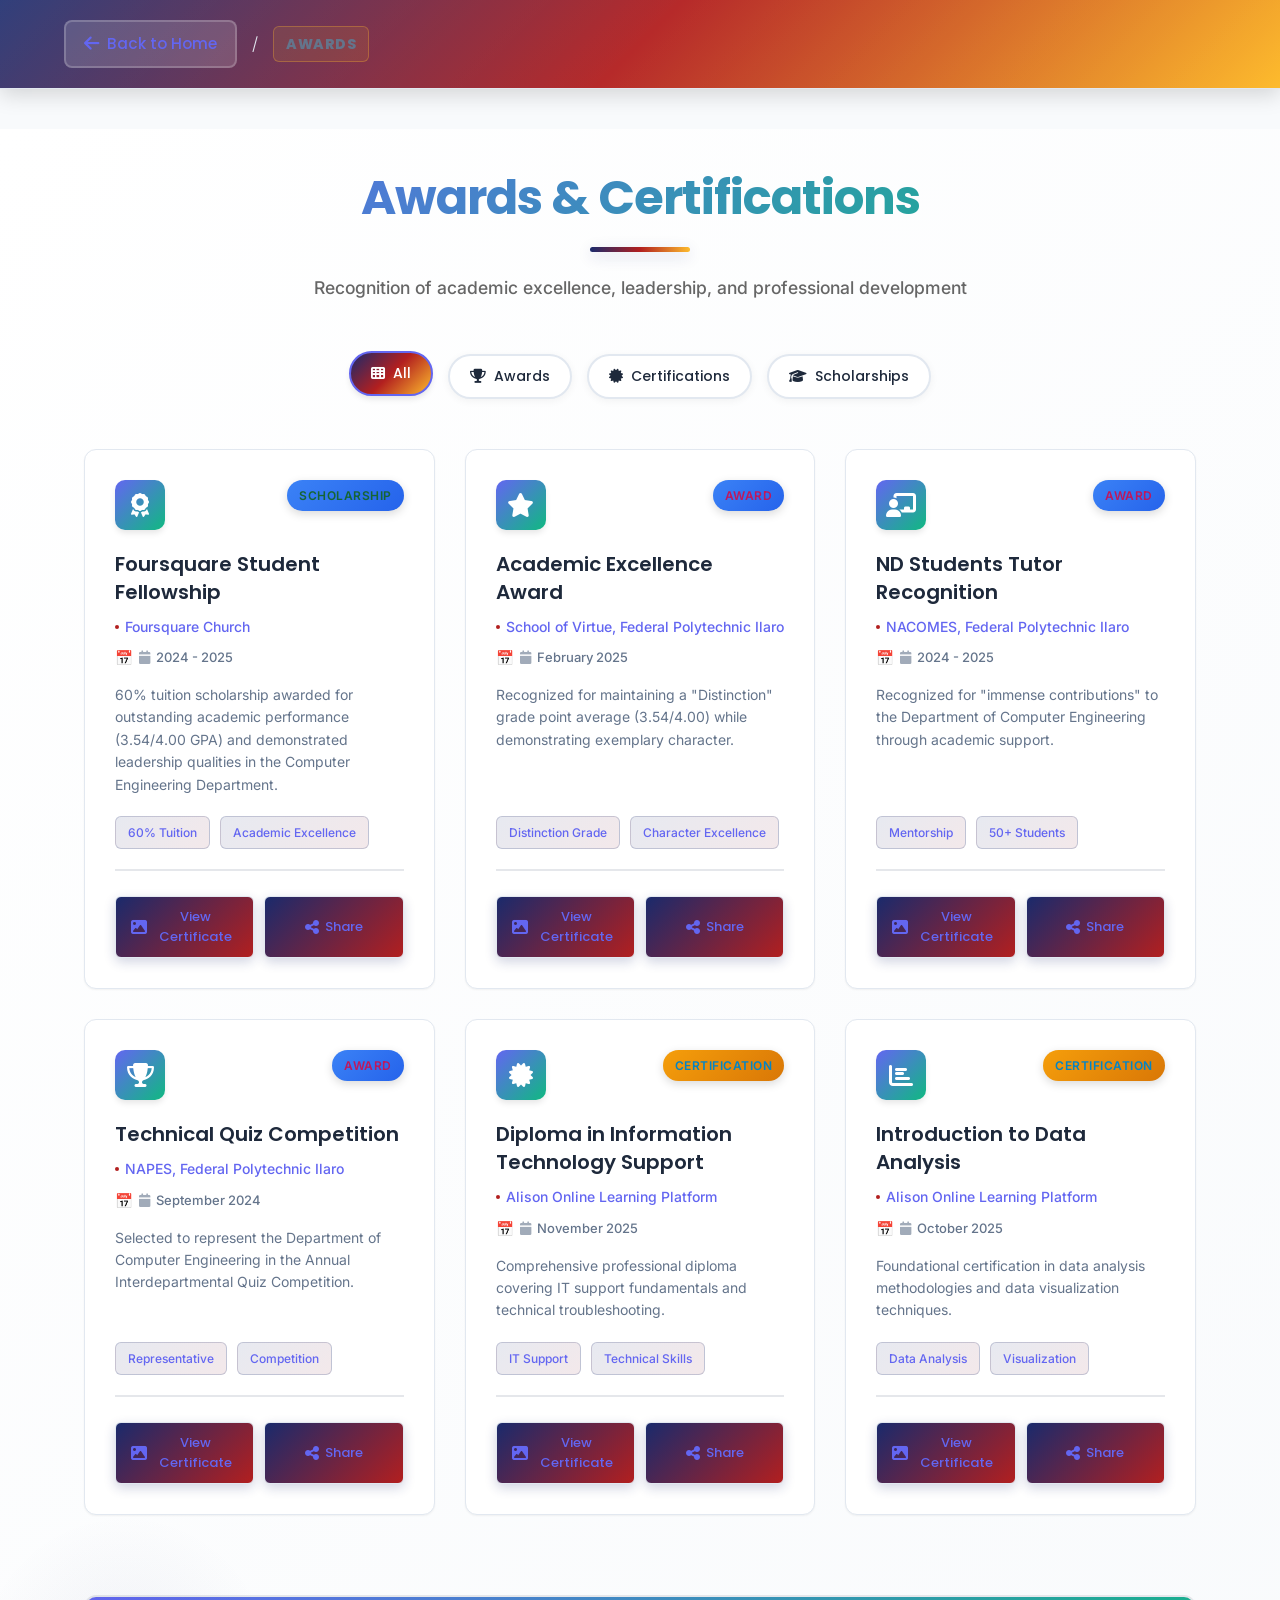
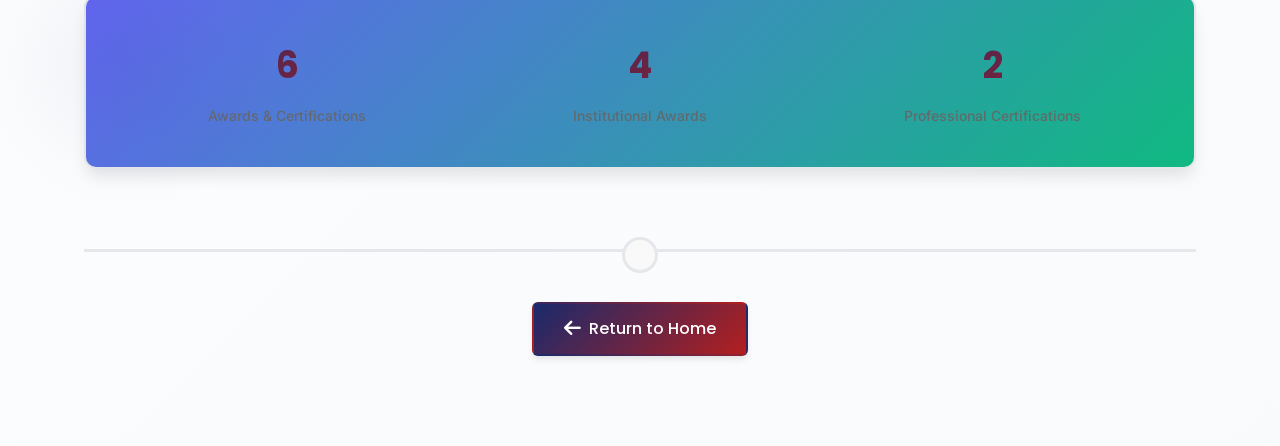
==== awards.html @ 5562b4ac "Add files via upload Initial upload" ====
<!DOCTYPE html>
<html lang="en">
<head>
    <meta charset="UTF-8">
    <meta name="viewport" content="width=device-width, initial-scale=1.0">
    <meta name="description" content="Fadipe Ayomide John - Awards & Certifications">
    <meta name="keywords" content="Fadipe Ayomide, awards, certifications">
    <meta name="author" content="Fadipe Ayomide John">
    
    <link rel="icon" type="image/jpeg" href="profile.jpg">
    <link rel="stylesheet" href="style.css">
    <link rel="stylesheet" href="awards.css">
    <link rel="stylesheet" href="https://cdnjs.cloudflare.com/ajax/libs/font-awesome/6.4.0/css/all.min.css">
    <link rel="preconnect" href="https://fonts.googleapis.com">
    <link rel="preconnect" href="https://fonts.gstatic.com" crossorigin>
    <link href="https://fonts.googleapis.com/css2?family=Inter:wght@400;500;600;700&family=Poppins:wght@600;700;800&display=swap" rel="stylesheet">
    
    <title>Awards & Certifications - Fadipe Ayomide John</title>
</head>

<body>

    <!-- Back Button -->
    <div class="breadcrumb-nav">
        <div class="container">
            <a href="index.html" class="back-link">
                <i class="fas fa-arrow-left"></i> Back to Home
            </a>
            <span class="breadcrumb-divider">/</span>
            <span class="breadcrumb-current">Awards</span>
        </div>
    </div>

    <!-- Awards Section -->
    <section id="awards" class="awards-section">
        <div class="container">
            <div class="awards-header">
                <h1>Awards & Certifications</h1>
                <p class="section-intro">Recognition of academic excellence, leadership, and professional development</p>
            </div>
            
            <!-- Filter Buttons -->
            <div class="awards-filter">
                <button class="filter-btn active" data-filter="all">
                    <i class="fas fa-th"></i> All
                </button>
                <button class="filter-btn" data-filter="award">
                    <i class="fas fa-trophy"></i> Awards
                </button>
                <button class="filter-btn" data-filter="certification">
                    <i class="fas fa-certificate"></i> Certifications
                </button>
                <button class="filter-btn" data-filter="scholarship">
                    <i class="fas fa-graduation-cap"></i> Scholarships
                </button>
            </div>
            
            <!-- Awards Grid -->
            <div class="awards-grid">
                
                <!-- Award 1 -->
                <div class="award-item" data-category="scholarship">
                    <div class="award-card">
                        <div class="award-header">
                            <div class="award-icon"><i class="fas fa-award"></i></div>
                            <span class="award-badge scholarship-badge">Scholarship</span>
                        </div>
                        <h3>Foursquare Student Fellowship</h3>
                        <p class="award-issuer">Foursquare Church</p>
                        <p class="award-date"><i class="fas fa-calendar"></i> 2024 - 2025</p>
                        <p class="award-description">60% tuition scholarship awarded for outstanding academic performance (3.54/4.00 GPA) and demonstrated leadership qualities in the Computer Engineering Department.</p>
                        <div class="award-highlights">
                            <span class="highlight">60% Tuition</span>
                            <span class="highlight">Academic Excellence</span>
                        </div>
                        <div class="award-actions">
                            <button class="btn-small" onclick="openAwardModal(1)">
                                <i class="fas fa-image"></i> View Certificate
                            </button>
                            <button class="btn-small" onclick="shareAward('Foursquare Fellowship')">
                                <i class="fas fa-share-alt"></i> Share
                            </button>
                        </div>
                    </div>
                </div>
                
                <!-- Award 2 -->
                <div class="award-item" data-category="award">
                    <div class="award-card">
                        <div class="award-header">
                            <div class="award-icon"><i class="fas fa-star"></i></div>
                            <span class="award-badge award-badge">Award</span>
                        </div>
                        <h3>Academic Excellence Award</h3>
                        <p class="award-issuer">School of Virtue, Federal Polytechnic Ilaro</p>
                        <p class="award-date"><i class="fas fa-calendar"></i> February 2025</p>
                        <p class="award-description">Recognized for maintaining a "Distinction" grade point average (3.54/4.00) while demonstrating exemplary character.</p>
                        <div class="award-highlights">
                            <span class="highlight">Distinction Grade</span>
                            <span class="highlight">Character Excellence</span>
                        </div>
                        <div class="award-actions">
                            <button class="btn-small" onclick="openAwardModal(2)">
                                <i class="fas fa-image"></i> View Certificate
                            </button>
                            <button class="btn-small" onclick="shareAward('Academic Excellence Award')">
                                <i class="fas fa-share-alt"></i> Share
                            </button>
                        </div>
                    </div>
                </div>
                
                <!-- Award 3 -->
                <div class="award-item" data-category="award">
                    <div class="award-card">
                        <div class="award-header">
                            <div class="award-icon"><i class="fas fa-chalkboard-user"></i></div>
                            <span class="award-badge award-badge">Award</span>
                        </div>
                        <h3>ND Students Tutor Recognition</h3>
                        <p class="award-issuer">NACOMES, Federal Polytechnic Ilaro</p>
                        <p class="award-date"><i class="fas fa-calendar"></i> 2024 - 2025</p>
                        <p class="award-description">Recognized for "immense contributions" to the Department of Computer Engineering through academic support.</p>
                        <div class="award-highlights">
                            <span class="highlight">Mentorship</span>
                            <span class="highlight">50+ Students</span>
                        </div>
                        <div class="award-actions">
                            <button class="btn-small" onclick="openAwardModal(3)">
                                <i class="fas fa-image"></i> View Certificate
                            </button>
                            <button class="btn-small" onclick="shareAward('NACOMES Recognition')">
                                <i class="fas fa-share-alt"></i> Share
                            </button>
                        </div>
                    </div>
                </div>
                
                <!-- Award 4 -->
                <div class="award-item" data-category="award">
                    <div class="award-card">
                        <div class="award-header">
                            <div class="award-icon"><i class="fas fa-trophy"></i></div>
                            <span class="award-badge award-badge">Award</span>
                        </div>
                        <h3>Technical Quiz Competition</h3>
                        <p class="award-issuer">NAPES, Federal Polytechnic Ilaro</p>
                        <p class="award-date"><i class="fas fa-calendar"></i> September 2024</p>
                        <p class="award-description">Selected to represent the Department of Computer Engineering in the Annual Interdepartmental Quiz Competition.</p>
                        <div class="award-highlights">
                            <span class="highlight">Representative</span>
                            <span class="highlight">Competition</span>
                        </div>
                        <div class="award-actions">
                            <button class="btn-small" onclick="openAwardModal(4)">
                                <i class="fas fa-image"></i> View Certificate
                            </button>
                            <button class="btn-small" onclick="shareAward('Technical Quiz Competition')">
                                <i class="fas fa-share-alt"></i> Share
                            </button>
                        </div>
                    </div>
                </div>
                
                <!-- Certification 1 -->
                <div class="award-item" data-category="certification">
                    <div class="award-card">
                        <div class="award-header">
                            <div class="award-icon"><i class="fas fa-certificate"></i></div>
                            <span class="award-badge cert-badge">Certification</span>
                        </div>
                        <h3>Diploma in Information Technology Support</h3>
                        <p class="award-issuer">Alison Online Learning Platform</p>
                        <p class="award-date"><i class="fas fa-calendar"></i> November 2025</p>
                        <p class="award-description">Comprehensive professional diploma covering IT support fundamentals and technical troubleshooting.</p>
                        <div class="award-highlights">
                            <span class="highlight">IT Support</span>
                            <span class="highlight">Technical Skills</span>
                        </div>
                        <div class="award-actions">
                            <button class="btn-small" onclick="openAwardModal(5)">
                                <i class="fas fa-image"></i> View Certificate
                            </button>
                            <button class="btn-small" onclick="shareAward('IT Support Diploma')">
                                <i class="fas fa-share-alt"></i> Share
                            </button>
                        </div>
                    </div>
                </div>
                
                <!-- Certification 2 -->
                <div class="award-item" data-category="certification">
                    <div class="award-card">
                        <div class="award-header">
                            <div class="award-icon"><i class="fas fa-chart-bar"></i></div>
                            <span class="award-badge cert-badge">Certification</span>
                        </div>
                        <h3>Introduction to Data Analysis</h3>
                        <p class="award-issuer">Alison Online Learning Platform</p>
                        <p class="award-date"><i class="fas fa-calendar"></i> October 2025</p>
                        <p class="award-description">Foundational certification in data analysis methodologies and data visualization techniques.</p>
                        <div class="award-highlights">
                            <span class="highlight">Data Analysis</span>
                            <span class="highlight">Visualization</span>
                        </div>
                        <div class="award-actions">
                            <button class="btn-small" onclick="openAwardModal(6)">
                                <i class="fas fa-image"></i> View Certificate
                            </button>
                            <button class="btn-small" onclick="shareAward('Data Analysis Certification')">
                                <i class="fas fa-share-alt"></i> Share
                            </button>
                        </div>
                    </div>
                </div>
                
            </div>
            
            <!-- Stats -->
            <div class="awards-stats">
                <div class="stat">
                    <h4>6</h4>
                    <p>Awards & Certifications</p>
                </div>
                <div class="stat">
                    <h4>4</h4>
                    <p>Institutional Awards</p>
                </div>
                <div class="stat">
                    <h4>2</h4>
                    <p>Professional Certifications</p>
                </div>
            </div>

            <!-- Back Button -->
            <div class="back-button-bottom">
                <a href="index.html" class="btn-back">
                    <i class="fas fa-arrow-left"></i> Return to Home
                </a>
            </div>
        </div>
    </section>

    <!-- ============================================ -->
    <!-- SINGLE MODAL FOR ALL CERTIFICATES          -->
    <!-- ============================================ -->
    <div id="certificateModal" class="award-modal hidden">
        <div class="modal-overlay" onclick="closeAwardModal()"></div>
        <div class="modal-content-award">
            <button class="modal-close" onclick="closeAwardModal()">✕</button>
            <div class="modal-body">
                <img id="modalImage" src="" alt="Certificate" class="award-modal-image" onerror="handleImageError()">
                <div id="imageErrorMessage" class="image-error-message" style="display:none;">
                    <i class="fas fa-exclamation-circle"></i>
                    <p>Certificate image could not be loaded</p>
                </div>
                <div class="modal-info">
                    <h3 id="modalTitle"></h3>
                    <p id="modalIssuer" class="award-issuer-modal"></p>
                    <p id="modalDescription"></p>
                </div>
            </div>
        </div>
    </div>

    <!-- Scripts -->
    
    <script src="awards.js"></script>
</body>

</html>
---- style.css ----
/* ============================================
   COMPLETE ENHANCED PORTFOLIO CSS
   ============================================ */

/* ===== RESET & GLOBAL STYLES ===== */
* {
    margin: 0;
    padding: 0;
    box-sizing: border-box;
}

html {
    scroll-behavior: smooth;
}

body {
    font-family: 'Inter', 'Segoe UI', Tahoma, Geneva, Verdana, sans-serif;
    line-height: 1.6;
    color: #333;
    background-color: #f9f9f9;
    transition: background-color 0.3s ease, color 0.3s ease;
}

body.dark-mode {
    background-color: #1a1a1a;
    color: #e0e0e0;
}

/* ===== CONTAINER ===== */
.container {
    width: 90%;
    max-width: 1100px;
    margin: auto;
    padding: 40px 0;
}

/* ===== TYPOGRAPHY ===== */
h1, h2, h3, h4, h5, h6 {
    font-family: 'Poppins', sans-serif;
    font-weight: 700;
    color: #1a2a6c;
    transition: color 0.3s ease;
}

body.dark-mode h1,
body.dark-mode h2,
body.dark-mode h3,
body.dark-mode h4,
body.dark-mode h5,
body.dark-mode h6 {
    color: #fff;
}

p {
    color: #666;
    transition: color 0.3s ease;
}

body.dark-mode p {
    color: #ccc;
}

/* ===== NAVIGATION ===== */
.navbar {
    display: flex;
    justify-content: space-between;
    align-items: center;
    padding: 20px 5%;
    background: #1a2a6c;
    color: white;
    position: sticky;
    top: 0;
    z-index: 1000;
    box-shadow: 0 2px 10px rgba(0, 0, 0, 0.1);
    transition: all 0.3s ease;
}

.nav-container {
    display: flex;
    justify-content: space-between;
    align-items: center;
    width: 100%;
    max-width: 1200px;
    margin: auto;
}

.logo {
    display: flex;
    align-items: center;
    gap: 10px;
    font-size: 1.5rem;
    font-weight: 800;
    color: white;
    text-decoration: none;
    transition: transform 0.3s ease;
}

.logo:hover {
    transform: scale(1.05);
}

.logo i {
    color: #fdbb2d;
    font-size: 1.8rem;
}

.nav-menu {
    display: flex;
    list-style: none;
    gap: 30px;
    align-items: center;
}

.nav-link {
    color: white;
    text-decoration: none;
    font-weight: 600;
    transition: all 0.3s ease;
    position: relative;
}

.nav-link::after {
    content: '';
    position: absolute;
    bottom: -5px;
    left: 0;
    width: 0;
    height: 2px;
    background: #fdbb2d;
    transition: width 0.3s ease;
}

.nav-link:hover::after {
    width: 100%;
}

/* ===== THEME TOGGLE ===== */
.theme-toggle {
    background: rgba(255, 255, 255, 0.2);
    border: 2px solid rgba(255, 255, 255, 0.3);
    color: white;
    width: 40px;
    height: 40px;
    border-radius: 50%;
    cursor: pointer;
    font-size: 1.1rem;
    display: flex;
    align-items: center;
    justify-content: center;
    transition: all 0.3s ease;
}

.theme-toggle:hover {
    background: rgba(255, 255, 255, 0.3);
    transform: rotate(20deg);
}

.theme-toggle:active {
    transform: scale(0.95) rotate(20deg);
}

/* ===== HERO SECTION ===== */
.hero {
    height: 60vh;
    display: flex;
    flex-direction: column;
    justify-content: center;
    align-items: center;
    text-align: center;
    background: linear-gradient(135deg, #1a2a6c 0%, #b21f1f 50%, #fdbb2d 100%);
    color: white;
    padding: 0 20px;
    position: relative;
    overflow: hidden;
}

.hero::before {
    content: '';
    position: absolute;
    top: -50%;
    right: -10%;
    width: 500px;
    height: 500px;
    background: radial-gradient(circle, rgba(255, 255, 255, 0.1) 0%, transparent 70%);
    border-radius: 50%;
    animation: float 6s ease-in-out infinite;
}

@keyframes float {
    0%, 100% {
        transform: translateY(0px);
    }
    50% {
        transform: translateY(30px);
    }
}

.hero-content {
    position: relative;
    z-index: 2;
    animation: fadeInUp 0.8s ease;
}

@keyframes fadeInUp {
    from {
        opacity: 0;
        transform: translateY(30px);
    }
    to {
        opacity: 1;
        transform: translateY(0);
    }
}

.hero h1 {
    font-size: 3.5rem;
    margin-bottom: 10px;
    color: white;
    font-weight: 800;
    letter-spacing: -1px;
}

.hero .tagline {
    font-size: 1.3rem;
    margin-bottom: 15px;
    color: #fdbb2d;
    font-weight: 600;
}

.hero-description {
    font-size: 1rem;
    margin-bottom: 30px;
    color: rgba(255, 255, 255, 0.9);
    max-width: 600px;
}

.hero-btns {
    display: flex;
    gap: 20px;
    justify-content: center;
    flex-wrap: wrap;
}

/* ===== BUTTONS ===== */
.btn {
    display: inline-flex;
    align-items: center;
    justify-content: center;
    gap: 10px;
    padding: 12px 25px;
    text-decoration: none;
    border-radius: 5px;
    font-weight: 600;
    border: 2px solid transparent;
    cursor: pointer;
    transition: all 0.3s ease;
    font-size: 1rem;
}

.btn i {
    font-size: 1.1rem;
}

.btn.primary {
    background: white;
    color: #1a2a6c;
    border-color: white;
}

.btn.primary:hover {
    background: #fdbb2d;
    color: #1a2a6c;
    border-color: #fdbb2d;
    transform: translateY(-2px);
    box-shadow: 0 5px 15px rgba(0, 0, 0, 0.2);
}

.btn.primary:active {
    transform: scale(0.95);
}

.btn.secondary {
    background: transparent;
    color: white;
    border: 2px solid white;
}

.btn.secondary:hover {
    background: white;
    color: #1a2a6c;
    border-color: white;
    transform: translateY(-2px);
    box-shadow: 0 5px 15px rgba(0, 0, 0, 0.2);
}

.btn.secondary:active {
    transform: scale(0.95);
}

.btn-large {
    padding: 15px 35px;
    font-size: 1.1rem;
    width: 100%;
}

/* ===== ABOUT SECTION ===== */
.about-section {
    background-color: #f9f9f9;
    padding: 60px 0;
    transition: background-color 0.3s ease;
}

body.dark-mode .about-section {
    background-color: #1a1a1a;
}

.about-section h2 {
    text-align: center;
    font-size: 2.5rem;
    margin-bottom: 30px;
    color: #1a2a6c;
}

.section-intro {
    text-align: center;
    font-size: 1.1rem;
    color: #666;
    margin-bottom: 40px;
    max-width: 700px;
    margin-left: auto;
    margin-right: auto;
    line-height: 1.8;
}

body.dark-mode .section-intro {
    color: #ccc;
}

/* ===== STATS GRID ===== */
.stats-grid {
    display: grid;
    grid-template-columns: repeat(auto-fit, minmax(280px, 1fr));
    gap: 25px;
    margin-top: 40px;
}

.stat-card {
    background: white;
    padding: 35px 25px;
    text-align: center;
    border-radius: 12px;
    box-shadow: 0 5px 20px rgba(0, 0, 0, 0.08);
    border-top: 5px solid #1a2a6c;
    transition: all 0.3s ease;
    position: relative;
    overflow: hidden;
}

body.dark-mode .stat-card {
    background: #2a2a2a;
    box-shadow: 0 5px 20px rgba(0, 0, 0, 0.3);
}

.stat-card::before {
    content: '';
    position: absolute;
    top: 0;
    left: -100%;
    width: 100%;
    height: 4px;
    background: linear-gradient(90deg, #1a2a6c, #b21f1f, #fdbb2d);
    animation: slideRight 0.6s ease;
}

@keyframes slideRight {
    to {
        left: 100%;
    }
}

.stat-card:hover {
    transform: translateY(-10px);
    box-shadow: 0 15px 40px rgba(0, 0, 0, 0.15);
}

.stat-icon {
    font-size: 2.5rem;
    color: #1a2a6c;
    margin-bottom: 15px;
}

body.dark-mode .stat-icon {
    color: #fdbb2d;
}

.stat-card h3 {
    font-size: 2rem;
    color: #1a2a6c;
    margin-bottom: 10px;
}

body.dark-mode .stat-card h3 {
    color: white;
}

.stat-card p {
    color: #666;
    font-size: 0.95rem;
    margin-bottom: 15px;
}

body.dark-mode .stat-card p {
    color: #ccc;
}

.verified-badge {
    display: inline-block;
    background: linear-gradient(135deg, #10b981, #059669);
    color: white;
    padding: 6px 12px;
    border-radius: 20px;
    font-size: 0.8rem;
    font-weight: 600;
    margin-top: 10px;
}

.verified-badge i {
    margin-right: 5px;
}

/* ===== EXPERIENCE SECTION ===== */
.experience-section {
    background-color: white;
    padding: 60px 0;
    transition: background-color 0.3s ease;
}

body.dark-mode .experience-section {
    background-color: #2a2a2a;
}

.experience-section h2 {
    text-align: center;
    font-size: 2.5rem;
    margin-bottom: 50px;
    color: #1a2a6c;
}

.experience-card {
    background: #f9f9f9;
    padding: 30px;
    margin-bottom: 25px;
    border-radius: 10px;
    border-left: 5px solid #1a2a6c;
    box-shadow: 0 3px 15px rgba(0, 0, 0, 0.05);
    transition: all 0.3s ease;
}

body.dark-mode .experience-card {
    background: #1a1a1a;
    box-shadow: 0 3px 15px rgba(0, 0, 0, 0.3);
}

.experience-card:hover {
    transform: translateX(10px);
    box-shadow: 0 10px 30px rgba(0, 0, 0, 0.15);
}

.exp-header {
    display: flex;
    justify-content: space-between;
    align-items: center;
    margin-bottom: 10px;
    flex-wrap: wrap;
    gap: 10px;
}

.exp-header h3 {
    font-size: 1.4rem;
    color: #1a2a6c;
}

body.dark-mode .exp-header h3 {
    color: white;
}

.exp-date {
    background: linear-gradient(135deg, #1a2a6c, #fdbb2d);
    color: white;
    padding: 5px 15px;
    border-radius: 20px;
    font-size: 0.85rem;
    font-weight: 600;
}

.exp-company {
    color: #b21f1f;
    font-weight: 600;
    margin-bottom: 15px;
    font-size: 1rem;
}

.exp-details {
    list-style: none;
    margin-bottom: 15px;
}

.exp-details li {
    color: #666;
    margin-bottom: 10px;
    padding-left: 25px;
    position: relative;
    font-size: 0.95rem;
    line-height: 1.6;
}

body.dark-mode .exp-details li {
    color: #ccc;
}

.exp-details li::before {
    content: '▸';
    position: absolute;
    left: 0;
    color: #1a2a6c;
    font-weight: bold;
}

.exp-tags {
    display: flex;
    flex-wrap: wrap;
    gap: 10px;
}

.tag {
    background: #e1e8f0;
    color: #1a2a6c;
    padding: 6px 12px;
    border-radius: 20px;
    font-size: 0.8rem;
    font-weight: 600;
    transition: all 0.3s ease;
}

body.dark-mode .tag {
    background: #444;
    color: #fdbb2d;
}

.tag:hover {
    background: #1a2a6c;
    color: white;
}

/* ===== PROJECTS SECTION ===== */
.projects-section {
    background: #f9f9f9;
    padding: 60px 0;
    transition: background-color 0.3s ease;
}

body.dark-mode .projects-section {
    background: #1a1a1a;
}

.projects-section h2 {
    text-align: center;
    font-size: 2.5rem;
    margin-bottom: 50px;
    color: #1a2a6c;
}

.project-card {
    background: white;
    margin-bottom: 30px;
    padding: 30px;
    border-radius: 10px;
    box-shadow: 0 3px 15px rgba(0, 0, 0, 0.08);
    transition: all 0.3s ease;
    border: 2px solid transparent;
}

body.dark-mode .project-card {
    background: #2a2a2a;
    box-shadow: 0 3px 15px rgba(0, 0, 0, 0.3);
}

.project-card:hover {
    transform: translateY(-8px);
    box-shadow: 0 15px 40px rgba(0, 0, 0, 0.15);
    border-color: #1a2a6c;
}

.project-card.mentor {
    border-left: 5px solid #10b981;
    background: linear-gradient(135deg, rgba(16, 185, 129, 0.05), transparent);
}

body.dark-mode .project-card.mentor {
    background: linear-gradient(135deg, rgba(16, 185, 129, 0.1), #2a2a2a);
}

.project-header {
    display: flex;
    align-items: center;
    margin-bottom: 15px;
}

.project-header h3 {
    display: flex;
    align-items: center;
    gap: 12px;
    font-size: 1.3rem;
    color: #1a2a6c;
    margin: 0;
}

body.dark-mode .project-header h3 {
    color: white;
}

.project-header i {
    color: #b21f1f;
}

.project-description {
    color: #666;
    margin-bottom: 20px;
    font-size: 0.95rem;
    line-height: 1.7;
}

body.dark-mode .project-description {
    color: #ccc;
}

.project-results {
    background: #f0f4f8;
    padding: 15px;
    border-radius: 8px;
    margin-bottom: 20px;
}

body.dark-mode .project-results {
    background: #1a1a1a;
}

.result-item {
    display: flex;
    align-items: center;
    gap: 10px;
    color: #666;
    margin-bottom: 10px;
    font-size: 0.9rem;
}

body.dark-mode .result-item {
    color: #ccc;
}

.result-item:last-child {
    margin-bottom: 0;
}

.result-item i {
    color: #10b981;
    font-weight: bold;
}

.tech-tags {
    display: flex;
    flex-wrap: wrap;
    gap: 10px;
    margin-bottom: 20px;
}

.tech-tag {
    display: inline-block;
    background: #e1e8f0;
    padding: 6px 12px;
    border-radius: 20px;
    font-size: 0.8rem;
    color: #1a2a6c;
    font-weight: 600;
    transition: all 0.3s ease;
}

body.dark-mode .tech-tag {
    background: #444;
    color: #fdbb2d;
}

.tech-tag:hover {
    background: #1a2a6c;
    color: white;
}

.project-links {
    display: flex;
    gap: 15px;
    flex-wrap: wrap;
}

.project-link {
    display: inline-flex;
    align-items: center;
    gap: 8px;
    color: #1a2a6c;
    text-decoration: none;
    font-weight: 600;
    font-size: 0.9rem;
    padding: 8px 15px;
    border-radius: 5px;
    background: #f0f4f8;
    transition: all 0.3s ease;
}

body.dark-mode .project-link {
    background: #444;
    color: #fdbb2d;
}

.project-link:hover {
    background: #1a2a6c;
    color: white;
    transform: translateX(3px);
}

/* ===== SKILLS SECTION ===== */
.skills-section {
    background: white;
    padding: 60px 0;
    transition: background-color 0.3s ease;
}

body.dark-mode .skills-section {
    background: #2a2a2a;
}

.skills-section h2 {
    text-align: center;
    font-size: 2.5rem;
    margin-bottom: 50px;
    color: #1a2a6c;
}

.skills-category {
    margin-bottom: 50px;
}

.skills-category-title {
    font-size: 1.4rem;
    color: #1a2a6c;
    margin-bottom: 25px;
    display: flex;
    align-items: center;
    gap: 12px;
}

body.dark-mode .skills-category-title {
    color: white;
}

.skills-category-title i {
    color: #b21f1f;
    font-size: 1.6rem;
}

.skills-grid {
    display: grid;
    grid-template-columns: repeat(auto-fit, minmax(150px, 1fr));
    gap: 20px;
}

.skill-item {
    background: #f9f9f9;
    padding: 25px;
    text-align: center;
    border-radius: 10px;
    box-shadow: 0 3px 10px rgba(0, 0, 0, 0.05);
    transition: all 0.3s ease;
    border: 2px solid transparent;
}

body.dark-mode .skill-item {
    background: #1a1a1a;
    box-shadow: 0 3px 10px rgba(0, 0, 0, 0.3);
}

.skill-item:hover {
    transform: translateY(-10px);
    border-color: #1a2a6c;
    box-shadow: 0 10px 30px rgba(0, 0, 0, 0.12);
}

.skill-icon {
    font-size: 2.5rem;
    color: #1a2a6c;
    margin-bottom: 12px;
    display: flex;
    align-items: center;
    justify-content: center;
    height: 60px;
}

body.dark-mode .skill-icon {
    color: #fdbb2d;
}

.skill-item p {
    color: #666;
    font-weight: 600;
    font-size: 0.95rem;
    margin: 0;
}

body.dark-mode .skill-item p {
    color: #ccc;
}

/* Vercel Icon Special Styling */
.vercel-icon {
    width: 40px;
    height: 40px;
    fill: #1a2a6c;
}

body.dark-mode .vercel-icon {
    fill: #fdbb2d;
}

/* ===== CONTACT FORM SECTION ===== */
.contact-form-section {
    background: #f9f9f9;
    padding: 60px 0;
    transition: background-color 0.3s ease;
}

body.dark-mode .contact-form-section {
    background: #1a1a1a;
}

.contact-form-section h2 {
    text-align: center;
    font-size: 2.5rem;
    margin-bottom: 15px;
    color: #1a2a6c;
}

.form-intro {
    text-align: center;
    color: #666;
    margin-bottom: 40px;
    font-size: 1.05rem;
}

body.dark-mode .form-intro {
    color: #ccc;
}

.contact-form {
    max-width: 650px;
    margin: auto;
    background: white;
    padding: 40px;
    border-radius: 12px;
    box-shadow: 0 5px 20px rgba(0, 0, 0, 0.08);
    transition: all 0.3s ease;
}

body.dark-mode .contact-form {
    background: #2a2a2a;
    box-shadow: 0 5px 20px rgba(0, 0, 0, 0.3);
}

.form-group {
    margin-bottom: 25px;
}

.form-group label {
    display: block;
    margin-bottom: 8px;
    font-weight: 600;
    color: #1a2a6c;
    font-size: 0.95rem;
    display: flex;
    align-items: center;
    gap: 8px;
}

body.dark-mode .form-group label {
    color: white;
}

.form-group label i {
    color: #b21f1f;
}

input[type="text"],
input[type="email"],
textarea {
    width: 100%;
    padding: 12px;
    border: 2px solid #e1e8f0;
    border-radius: 6px;
    font-size: 1rem;
    font-family: 'Inter', sans-serif;
    background: white;
    color: #333;
    transition: all 0.3s ease;
}

body.dark-mode input[type="text"],
body.dark-mode input[type="email"],
body.dark-mode textarea {
    background: #1a1a1a;
    color: #e0e0e0;
    border-color: #444;
}

input[type="text"]:focus,
input[type="email"]:focus,
textarea:focus {
    outline: none;
    border-color: #1a2a6c;
    box-shadow: 0 0 0 3px rgba(26, 42, 108, 0.1);
}

textarea {
    resize: vertical;
    min-height: 120px;
}

input::placeholder,
textarea::placeholder {
    color: #999;
}

body.dark-mode input::placeholder,
body.dark-mode textarea::placeholder {
    color: #666;
}

/* ===== FOOTER SECTION ===== */
.footer-section {
    background: #1a2a6c;
    color: white;
    padding: 60px 0 20px 0;
    transition: background-color 0.3s ease;
}

body.dark-mode .footer-section {
    background: #0a0a0a;
    border-top: 2px solid #333;
}

.footer-content {
    display: grid;
    grid-template-columns: repeat(auto-fit, minmax(250px, 1fr));
    gap: 40px;
    margin-bottom: 40px;
}

.footer-section-col h3 {
    color: #fdbb2d;
    margin-bottom: 15px;
    font-size: 1.2rem;
}

.footer-section-col h4 {
    color: white;
    margin-bottom: 15px;
    font-size: 1rem;
}

.footer-section-col p {
    color: rgba(255, 255, 255, 0.8);
    margin-bottom: 15px;
    line-height: 1.7;
}

.footer-section-col ul {
    list-style: none;
}

.footer-section-col ul li {
    margin-bottom: 10px;
}

.footer-section-col ul li a {
    color: rgba(255, 255, 255, 0.8);
    text-decoration: none;
    transition: all 0.3s ease;
}

.footer-section-col ul li a:hover {
    color: #fdbb2d;
    margin-left: 5px;
}

.social-links {
    display: flex;
    gap: 15px;
    margin-top: 15px;
}

.social-links a {
    width: 40px;
    height: 40px;
    background: rgba(255, 255, 255, 0.1);
    border: 2px solid rgba(255, 255, 255, 0.3);
    border-radius: 50%;
    display: flex;
    align-items: center;
    justify-content: center;
    color: white;
    text-decoration: none;
    font-size: 1.1rem;
    transition: all 0.3s ease;
}

.social-links a:hover {
    background: #fdbb2d;
    border-color: #fdbb2d;
    color: #1a2a6c;
    transform: translateY(-3px);
}

.footer-bottom {
    text-align: center;
    border-top: 1px solid rgba(255, 255, 255, 0.2);
    padding-top: 20px;
}

.copyright {
    color: rgba(255, 255, 255, 0.7);
    font-size: 0.85rem;
}

/* ===== RESPONSIVE DESIGN ===== */

/* Tablet (768px and below) */
@media (max-width: 768px) {
    .nav-menu {
        gap: 15px;
    }

    .nav-link {
        font-size: 0.9rem;
    }

    .hero {
        height: auto;
        padding: 60px 20px;
    }

    .hero h1 {
        font-size: 2.2rem;
    }

    .hero .tagline {
        font-size: 1rem;
    }

    .hero-description {
        font-size: 0.9rem;
    }

    .hero-btns {
        flex-direction: column;
        width: 100%;
    }

    .btn {
        width: 100%;
    }

    .stats-grid {
        grid-template-columns: 1fr;
    }

    .stat-card {
        padding: 25px;
    }

    .experience-card {
        padding: 20px;
    }

    .project-card {
        padding: 20px;
    }

    .contact-form {
        padding: 25px;
    }

    .skills-grid {
        grid-template-columns: repeat(auto-fit, minmax(120px, 1fr));
        gap: 15px;
    }

    .skill-item {
        padding: 20px;
    }

    .skill-icon {
        font-size: 2rem;
        height: 50px;
    }

    .footer-content {
        gap: 25px;
    }
}

/* Mobile (480px and below) */
@media (max-width: 480px) {
    .navbar {
        padding: 15px 5%;
    }

    .nav-menu {
        gap: 10px;
        font-size: 0.85rem;
    }

    .nav-link::after {
        display: none;
    }

    .logo {
        font-size: 1.1rem;
    }

    .logo i {
        font-size: 1.3rem;
    }

    .hero {
        height: auto;
        padding: 40px 15px;
        background: linear-gradient(135deg, #1a2a6c 0%, #b21f1f 50%, #fdbb2d 100%);
    }

    .hero h1 {
        font-size: 1.8rem;
    }

    .hero .tagline {
        font-size: 0.9rem;
    }

    .hero-description {
        font-size: 0.85rem;
    }

    .hero-btns {
        flex-direction: column;
        gap: 10px;
    }

    .btn {
        padding: 10px 20px;
        font-size: 0.9rem;
    }

    .btn i {
        font-size: 1rem;
    }

    .container {
        width: 95%;
        padding: 30px 0;
    }

    h2 {
        font-size: 1.8rem !important;
    }

    .section-intro {
        font-size: 0.95rem;
    }

    .stats-grid {
        grid-template-columns: 1fr;
        gap: 15px;
    }

    .stat-card {
        padding: 20px;
        margin-bottom: 10px;
    }

    .stat-card h3 {
        font-size: 1.5rem;
    }

    .exp-header {
        flex-direction: column;
        align-items: flex-start;
    }

    .exp-date {
        width: 100%;
        text-align: center;
    }

    .project-card {
        padding: 15px;
        margin-bottom: 15px;
    }

    .project-header h3 {
        font-size: 1.1rem;
    }

    .project-links {
        gap: 8px;
    }

    .project-link {
        padding: 6px 10px;
        font-size: 0.8rem;
        flex: 1;
        justify-content: center;
    }

    .skills-category-title {
        font-size: 1.2rem;
    }

    .skills-grid {
        grid-template-columns: repeat(2, 1fr);
        gap: 10px;
    }

    .skill-item {
        padding: 15px;
    }

    .skill-icon {
        font-size: 1.8rem;
        height: 40px;
    }

    .skill-item p {
        font-size: 0.85rem;
    }

    .contact-form {
        padding: 20px;
    }

    .form-group {
        margin-bottom: 20px;
    }

    .form-group label {
        font-size: 0.9rem;
    }

    input[type="text"],
    input[type="email"],
    textarea {
        padding: 10px;
        font-size: 16px;
    }

    textarea {
        min-height: 100px;
    }

    .btn-large {
        padding: 12px;
        font-size: 1rem;
    }

    .footer-content {
        grid-template-columns: 1fr;
        gap: 20px;
    }

    .footer-section-col h3,
    .footer-section-col h4 {
        font-size: 1rem;
    }

    .footer-section-col p {
        font-size: 0.9rem;
    }
}

/* Extra Small Devices */
@media (max-width: 320px) {
    .hero h1 {
        font-size: 1.4rem;
    }

    .hero .tagline {
        font-size: 0.8rem;
    }

    h2 {
        font-size: 1.5rem !important;
    }

    .stat-card h3 {
        font-size: 1.2rem;
    }

    .project-header h3 {
        font-size: 1rem;
    }

    .skills-grid {
        grid-template-columns: 1fr;
    }
}

/* ===== PRINT STYLES ===== */
@media print {
    .navbar,
    .theme-toggle,
    .contact-form-section,
    .footer-section {
        display: none;
    }

    body {
        background: white;
        color: black;
    }

    .project-card {
        box-shadow: none;
        border: 1px solid #ccc;
    }
}

/* ===== ANIMATIONS ===== */
@keyframes fadeInUp {
    from {
        opacity: 0;
        transform: translateY(30px);
    }
    to {
        opacity: 1;
        transform: translateY(0);
    }
}

@keyframes slideRight {
    to {
        left: 100%;
    }
}

@keyframes float {
    0%, 100% {
        transform: translateY(0px);
    }
    50% {
        transform: translateY(30px);
    }
}

/* ===== SMOOTH SCROLLING ===== */
html {
    scroll-behavior: smooth;
}






/* ================================================
   AWARDS & CERTIFICATIONS SECTION - COMPLETE
   ================================================ */

.awards-section {
    background: linear-gradient(135deg, #ffffff 0%, #f8fafc 100%);
    padding: 80px 0;
    transition: all 0.3s ease;
    position: relative;
    overflow: hidden;
}

body.dark-mode .awards-section {
    background: linear-gradient(135deg, #1a1a1a 0%, #2a2a2a 100%);
}

.awards-section::before {
    content: '';
    position: absolute;
    top: -50%;
    right: -10%;
    width: 500px;
    height: 500px;
    background: radial-gradient(circle, rgba(26, 42, 108, 0.05) 0%, transparent 70%);
    border-radius: 50%;
    animation: float 6s ease-in-out infinite;
}

.awards-section h2 {
    text-align: center;
    font-size: 2.8rem;
    margin-bottom: 15px;
    color: #1a2a6c;
    font-weight: 800;
    letter-spacing: -0.5px;
    position: relative;
    z-index: 1;
}

body.dark-mode .awards-section h2 {
    color: #ffffff;
}

.awards-section h2::after {
    content: '';
    display: block;
    width: 60px;
    height: 4px;
    background: linear-gradient(90deg, #1a2a6c, #b21f1f, #fdbb2d);
    margin: 15px auto 0;
    border-radius: 2px;
}

body.dark-mode .awards-section h2::after {
    background: linear-gradient(90deg, #fdbb2d, #b21f1f, #1a2a6c);
}

.section-intro {
    text-align: center;
    color: #666;
    margin-bottom: 50px;
    font-size: 1.05rem;
    line-height: 1.6;
    max-width: 700px;
    margin-left: auto;
    margin-right: auto;
    position: relative;
    z-index: 1;
}

body.dark-mode .section-intro {
    color: #ccc;
}

/* ================================================
   FILTER BUTTONS - ENHANCED
   ================================================ */

.awards-filter {
    display: flex;
    justify-content: center;
    gap: 15px;
    margin-bottom: 60px;
    flex-wrap: wrap;
    position: relative;
    z-index: 1;
}

.filter-btn {
    background: #ffffff;
    color: #1a2a6c;
    border: 2px solid #e5e7eb;
    padding: 12px 28px;
    border-radius: 30px;
    font-weight: 600;
    cursor: pointer;
    transition: all 0.3s ease;
    font-size: 0.95rem;
    font-family: 'Poppins', sans-serif;
    box-shadow: 0 2px 8px rgba(0, 0, 0, 0.05);
    position: relative;
}

body.dark-mode .filter-btn {
    background: #2a2a2a;
    color: #fdbb2d;
    border-color: #444;
    box-shadow: 0 2px 8px rgba(0, 0, 0, 0.3);
}

.filter-btn::before {
    content: '';
    position: absolute;
    top: 0;
    left: 0;
    right: 0;
    bottom: 0;
    background: linear-gradient(135deg, rgba(26, 42, 108, 0.1), rgba(178, 31, 31, 0.1));
    border-radius: 30px;
    opacity: 0;
    transition: opacity 0.3s ease;
}

.filter-btn:hover {
    border-color: #1a2a6c;
    transform: translateY(-2px);
    box-shadow: 0 5px 15px rgba(26, 42, 108, 0.15);
}

body.dark-mode .filter-btn:hover {
    border-color: #fdbb2d;
    box-shadow: 0 5px 15px rgba(253, 187, 45, 0.2);
}

.filter-btn.active {
    background: linear-gradient(135deg, #1a2a6c 0%, #b21f1f 50%, #fdbb2d 100%);
    color: white;
    border-color: transparent;
    box-shadow: 0 8px 20px rgba(26, 42, 108, 0.3);
    transform: translateY(-3px);
}

body.dark-mode .filter-btn.active {
    background: linear-gradient(135deg, #fdbb2d 0%, #b21f1f 50%, #1a2a6c 100%);
    color: #ffffff;
    box-shadow: 0 8px 20px rgba(253, 187, 45, 0.3);
}

.filter-btn:active {
    transform: translateY(-1px);
}

/* ================================================
   AWARDS GRID - RESPONSIVE
   ================================================ */

.awards-grid {
    display: grid;
    grid-template-columns: repeat(auto-fit, minmax(340px, 1fr));
    gap: 30px;
    margin-bottom: 80px;
    position: relative;
    z-index: 1;
}

.award-item {
    animation: slideInUp 0.6s ease forwards;
}

.award-item.hidden {
    display: none;
    animation: none;
}

@keyframes slideInUp {
    from {
        opacity: 0;
        transform: translateY(30px);
    }
    to {
        opacity: 1;
        transform: translateY(0);
    }
}

/* ================================================
   AWARD CARD - PREMIUM DESIGN
   ================================================ */

.award-card {
    background: white;
    border-radius: 15px;
    padding: 35px;
    box-shadow: 0 8px 25px rgba(0, 0, 0, 0.08);
    transition: all 0.35s cubic-bezier(0.4, 0, 0.2, 1);
    border-left: 6px solid #1a2a6c;
    display: flex;
    flex-direction: column;
    height: 100%;
    position: relative;
    overflow: hidden;
}

body.dark-mode .award-card {
    background: #2a2a2a;
    box-shadow: 0 8px 25px rgba(0, 0, 0, 0.3);
}

.award-card::before {
    content: '';
    position: absolute;
    top: 0;
    left: 0;
    right: 0;
    height: 3px;
    background: linear-gradient(90deg, #1a2a6c, #b21f1f, #fdbb2d);
    opacity: 0;
    transition: opacity 0.3s ease;
}

.award-card:hover {
    transform: translateY(-12px) scale(1.02);
    box-shadow: 0 20px 50px rgba(26, 42, 108, 0.2);
    border-left-color: #fdbb2d;
}

body.dark-mode .award-card:hover {
    box-shadow: 0 20px 50px rgba(253, 187, 45, 0.15);
}

.award-card:hover::before {
    opacity: 1;
}

/* ================================================
   AWARD HEADER - ICON & BADGE
   ================================================ */

.award-header {
    display: flex;
    justify-content: space-between;
    align-items: flex-start;
    margin-bottom: 25px;
    gap: 15px;
}

.award-icon {
    font-size: 3rem;
    color: #1a2a6c;
    display: flex;
    align-items: center;
    justify-content: center;
    width: 65px;
    height: 65px;
    background: linear-gradient(135deg, rgba(26, 42, 108, 0.1), rgba(178, 31, 31, 0.1));
    border-radius: 12px;
    transition: all 0.3s ease;
}

body.dark-mode .award-icon {
    color: #fdbb2d;
    background: rgba(253, 187, 45, 0.1);
}

.award-card:hover .award-icon {
    transform: scale(1.1) rotate(5deg);
}

.award-badge {
    display: inline-block;
    padding: 7px 14px;
    border-radius: 25px;
    font-size: 0.75rem;
    font-weight: 700;
    white-space: nowrap;
    text-transform: uppercase;
    letter-spacing: 0.5px;
    box-shadow: 0 3px 10px rgba(0, 0, 0, 0.15);
}

.scholarship-badge {
    background: linear-gradient(135deg, #10b981 0%, #059669 100%);
    color: white;
}

.award-badge {
    background: linear-gradient(135deg, #3b82f6 0%, #2563eb 100%);
    color: white;
}

.cert-badge {
    background: linear-gradient(135deg, #f59e0b 0%, #d97706 100%);
    color: white;
}

/* ================================================
   AWARD CONTENT - TEXT
   ================================================ */

.award-card h3 {
    color: #1a2a6c;
    margin-bottom: 10px;
    font-size: 1.35rem;
    line-height: 1.4;
    font-weight: 700;
    transition: all 0.3s ease;
}

body.dark-mode .award-card h3 {
    color: #ffffff;
}

.award-card:hover h3 {
    color: #b21f1f;
}

body.dark-mode .award-card:hover h3 {
    color: #fdbb2d;
}

.award-issuer {
    color: #b21f1f;
    font-weight: 700;
    margin-bottom: 6px;
    font-size: 0.95rem;
    display: flex;
    align-items: center;
    gap: 6px;
}

.award-issuer::before {
    content: '';
    width: 4px;
    height: 4px;
    background: #b21f1f;
    border-radius: 50%;
}

.award-date {
    color: #999;
    font-size: 0.85rem;
    margin-bottom: 20px;
    display: flex;
    align-items: center;
    gap: 6px;
    font-weight: 500;
}

body.dark-mode .award-date {
    color: #888;
}

.award-date::before {
    content: '📅';
    font-size: 0.9rem;
}

.award-description {
    color: #666;
    font-size: 0.95rem;
    line-height: 1.7;
    margin-bottom: 25px;
    flex-grow: 1;
    transition: all 0.3s ease;
}

body.dark-mode .award-description {
    color: #ccc;
}

/* ================================================
   AWARD HIGHLIGHTS - SKILLS/TAGS
   ================================================ */

.award-highlights {
    display: flex;
    flex-wrap: wrap;
    gap: 10px;
    margin-bottom: 25px;
}

.highlight {
    background: linear-gradient(135deg, rgba(26, 42, 108, 0.08), rgba(178, 31, 31, 0.08));
    color: #1a2a6c;
    padding: 8px 14px;
    border-radius: 20px;
    font-size: 0.8rem;
    font-weight: 600;
    border: 1px solid rgba(26, 42, 108, 0.2);
    transition: all 0.3s ease;
}

body.dark-mode .highlight {
    background: rgba(253, 187, 45, 0.1);
    color: #fdbb2d;
    border-color: rgba(253, 187, 45, 0.3);
}

.highlight:hover {
    background: linear-gradient(135deg, #1a2a6c, #b21f1f);
    color: white;
    border-color: transparent;
    transform: translateY(-2px);
}

body.dark-mode .highlight:hover {
    background: linear-gradient(135deg, #fdbb2d, #b21f1f);
    color: #1a2a6c;
}

/* ================================================
   AWARD ACTIONS - BUTTONS
   ================================================ */

.award-actions {
    display: flex;
    gap: 12px;
    padding-top: 25px;
    border-top: 2px solid #e5e7eb;
}

body.dark-mode .award-actions {
    border-top-color: #444;
}

.btn-small {
    flex: 1;
    padding: 12px 16px;
    background: linear-gradient(135deg, #1a2a6c 0%, #b21f1f 100%);
    color: white;
    border: none;
    border-radius: 8px;
    cursor: pointer;
    font-weight: 700;
    font-size: 0.85rem;
    transition: all 0.3s ease;
    display: flex;
    align-items: center;
    justify-content: center;
    gap: 7px;
    font-family: 'Poppins', sans-serif;
    box-shadow: 0 4px 12px rgba(26, 42, 108, 0.2);
    position: relative;
    overflow: hidden;
}

.btn-small::before {
    content: '';
    position: absolute;
    top: 50%;
    left: 50%;
    width: 0;
    height: 0;
    background: rgba(255, 255, 255, 0.3);
    border-radius: 50%;
    transform: translate(-50%, -50%);
    transition: width 0.6s, height 0.6s;
}

.btn-small:hover {
    transform: translateY(-3px);
    box-shadow: 0 8px 20px rgba(26, 42, 108, 0.3);
}

body.dark-mode .btn-small {
    background: linear-gradient(135deg, #fdbb2d 0%, #b21f1f 100%);
    box-shadow: 0 4px 12px rgba(253, 187, 45, 0.2);
}

body.dark-mode .btn-small:hover {
    box-shadow: 0 8px 20px rgba(253, 187, 45, 0.3);
}

.btn-small:active {
    transform: scale(0.95);
}

.btn-small i {
    font-size: 1rem;
    transition: all 0.3s ease;
}

.btn-small:hover i {
    transform: scale(1.2);
}

/* ================================================
   AWARDS STATS - STATISTICS
   ================================================ */

.awards-stats {
    display: grid;
    grid-template-columns: repeat(auto-fit, minmax(180px, 1fr));
    gap: 25px;
    margin-top: 80px;
    padding: 40px;
    background: linear-gradient(135deg, #f0f4f8 0%, #e8ecf1 100%);
    border-radius: 15px;
    border: 2px solid #e5e7eb;
    position: relative;
    z-index: 1;
}

body.dark-mode .awards-stats {
    background: linear-gradient(135deg, #2a2a2a 0%, #1a1a1a 100%);
    border-color: #444;
}

.awards-stats::before {
    content: '';
    position: absolute;
    top: -50%;
    left: -10%;
    width: 300px;
    height: 300px;
    background: radial-gradient(circle, rgba(26, 42, 108, 0.05) 0%, transparent 70%);
    border-radius: 50%;
}

.stat {
    text-align: center;
    position: relative;
    z-index: 1;
}

.stat h4 {
    font-size: 3rem;
    color: #1a2a6c;
    margin-bottom: 12px;
    font-weight: 800;
    background: linear-gradient(135deg, #1a2a6c, #b21f1f);
    -webkit-background-clip: text;
    -webkit-text-fill-color: transparent;
    background-clip: text;
}

body.dark-mode .stat h4 {
    background: linear-gradient(135deg, #fdbb2d, #b21f1f);
    -webkit-background-clip: text;
    -webkit-text-fill-color: transparent;
    background-clip: text;
}

.stat p {
    color: #666;
    font-size: 0.95rem;
    font-weight: 600;
    transition: all 0.3s ease;
}

body.dark-mode .stat p {
    color: #ccc;
}

.stat:hover h4 {
    transform: scale(1.1);
}

/* ================================================
   AWARD MODAL - ENHANCED
   ================================================ */

.award-modal {
    display: none;
    position: fixed;
    top: 0;
    left: 0;
    right: 0;
    bottom: 0;
    z-index: 2000;
}

.award-modal.active {
    display: flex;
    align-items: center;
    justify-content: center;
}

.modal-overlay {
    position: absolute;
    top: 0;
    left: 0;
    right: 0;
    bottom: 0;
    background: rgba(0, 0, 0, 0.85);
    backdrop-filter: blur(8px);
    animation: fadeIn 0.3s ease;
}

@keyframes fadeIn {
    from {
        opacity: 0;
    }
    to {
        opacity: 1;
    }
}

.modal-content-award {
    position: relative;
    z-index: 2001;
    background: white;
    border-radius: 18px;
    padding: 40px;
    max-width: 650px;
    width: 90%;
    max-height: 90vh;
    overflow-y: auto;
    box-shadow: 0 25px 70px rgba(0, 0, 0, 0.4);
    animation: slideUp 0.4s cubic-bezier(0.4, 0, 0.2, 1);
}

body.dark-mode .modal-content-award {
    background: #2a2a2a;
}

@keyframes slideUp {
    from {
        transform: translateY(60px);
        opacity: 0;
    }
    to {
        transform: translateY(0);
        opacity: 1;
    }
}

.modal-close {
    position: absolute;
    top: 20px;
    right: 20px;
    background: linear-gradient(135deg, #1a2a6c, #b21f1f);
    color: white;
    border: none;
    width: 45px;
    height: 45px;
    border-radius: 50%;
    cursor: pointer;
    font-size: 1.3rem;
    display: flex;
    align-items: center;
    justify-content: center;
    transition: all 0.3s ease;
    z-index: 2002;
    box-shadow: 0 5px 15px rgba(26, 42, 108, 0.3);
}

.modal-close:hover {
    transform: scale(1.15) rotate(90deg);
    box-shadow: 0 8px 25px rgba(26, 42, 108, 0.4);
}

.modal-close:active {
    transform: scale(0.95);
}

.award-modal-image {
    width: 100%;
    height: auto;
    border-radius: 12px;
    margin-bottom: 25px;
    max-height: 450px;
    object-fit: contain;
    box-shadow: 0 10px 30px rgba(0, 0, 0, 0.15);
    transition: all 0.3s ease;
}

.award-modal-image:hover {
    transform: scale(1.02);
    box-shadow: 0 15px 40px rgba(0, 0, 0, 0.25);
}

.modal-info h3 {
    color: #1a2a6c;
    margin-bottom: 12px;
    font-size: 1.5rem;
    font-weight: 700;
}

body.dark-mode .modal-info h3 {
    color: #ffffff;
}

.modal-info p {
    color: #666;
    line-height: 1.8;
    font-size: 0.95rem;
}

body.dark-mode .modal-info p {
    color: #ccc;
}

/* ================================================
   RESPONSIVE DESIGN
   ================================================ */

@media (max-width: 1024px) {
    .awards-grid {
        grid-template-columns: repeat(auto-fit, minmax(300px, 1fr));
        gap: 25px;
    }

    .award-card {
        padding: 28px;
    }

    .awards-section h2 {
        font-size: 2.3rem;
    }
}

@media (max-width: 768px) {
    .awards-section {
        padding: 60px 0;
    }

    .awards-section h2 {
        font-size: 2rem;
        margin-bottom: 10px;
    }

    .awards-grid {
        grid-template-columns: 1fr;
        gap: 20px;
        margin-bottom: 50px;
    }

    .award-card {
        padding: 25px;
    }

    .award-icon {
        font-size: 2.5rem;
        width: 55px;
        height: 55px;
    }

    .award-card h3 {
        font-size: 1.15rem;
    }

    .awards-filter {
        gap: 10px;
        margin-bottom: 40px;
    }

    .filter-btn {
        padding: 10px 20px;
        font-size: 0.85rem;
    }

    .award-actions {
        gap: 10px;
    }

    .btn-small {
        padding: 10px 12px;
        font-size: 0.8rem;
    }

    .awards-stats {
        grid-template-columns: 1fr 1fr;
        gap: 20px;
        padding: 30px;
    }

    .stat h4 {
        font-size: 2.5rem;
    }

    .stat p {
        font-size: 0.9rem;
    }

    .modal-content-award {
        padding: 30px;
        max-width: 90%;
    }
}

@media (max-width: 480px) {
    .awards-section {
        padding: 40px 0;
    }

    .awards-section h2 {
        font-size: 1.7rem;
    }

    .section-intro {
        font-size: 0.95rem;
        margin-bottom: 35px;
    }

    .award-header {
        flex-direction: column;
        align-items: center;
        gap: 12px;
        text-align: center;
    }

    .award-icon {
        font-size: 2rem;
        width: 50px;
        height: 50px;
    }

    .award-card {
        padding: 20px;
    }

    .award-card h3 {
        font-size: 1.05rem;
    }

    .award-description {
        font-size: 0.9rem;
        margin-bottom: 20px;
    }

    .award-actions {
        flex-direction: column;
        gap: 8px;
        padding-top: 15px;
    }

    .btn-small {
        width: 100%;
        padding: 11px 14px;
        font-size: 0.8rem;
    }

    .awards-filter {
        gap: 8px;
        margin-bottom: 30px;
    }

    .filter-btn {
        padding: 8px 16px;
        font-size: 0.75rem;
    }

    .award-highlights {
        gap: 8px;
    }

    .highlight {
        padding: 6px 10px;
        font-size: 0.75rem;
    }

    .awards-stats {
        grid-template-columns: 1fr;
        gap: 20px;
        padding: 25px;
        margin-top: 50px;
    }

    .stat h4 {
        font-size: 2rem;
    }

    .stat p {
        font-size: 0.85rem;
    }

    .modal-content-award {
        padding: 20px;
        border-radius: 12px;
    }

    .modal-close {
        width: 40px;
        height: 40px;
        font-size: 1.1rem;
        top: 15px;
        right: 15px;
    }

    .award-modal-image {
        max-height: 350px;
        border-radius: 8px;
        margin-bottom: 20px;
    }

    .modal-info h3 {
        font-size: 1.2rem;
    }

    .modal-info p {
        font-size: 0.9rem;
    }
}

@media (max-width: 320px) {
    .awards-section h2 {
        font-size: 1.4rem;
    }

    .filter-btn {
        padding: 6px 12px;
        font-size: 0.7rem;
    }

    .award-card {
        padding: 15px;
    }

    .award-card h3 {
        font-size: 0.95rem;
    }

    .stat h4 {
        font-size: 1.6rem;
    }
}

/* ================================================
   ANIMATIONS & TRANSITIONS
   ================================================ */

@keyframes float {
    0%, 100% {
        transform: translateY(0px);
    }
    50% {
        transform: translateY(30px);
    }
}

@keyframes pulse {
    0%, 100% {
        opacity: 1;
    }
    50% {
        opacity: 0.8;
    }
}

/* ================================================
   DARK MODE ENHANCEMENTS
   ================================================ */

body.dark-mode .award-card {
    border-left-color: #fdbb2d;
}

body.dark-mode .award-card:hover {
    border-left-color: #1a2a6c;
}

/* ================================================
   PRINT STYLES
   ================================================ */

@media print {
    .awards-filter,
    .award-actions,
    .award-modal {
        display: none;
    }

    .award-card {
        box-shadow: none;
        border: 1px solid #ccc;
        page-break-inside: avoid;
    }
}

/* ================================================
   ACCESSIBILITY
   ================================================ */

@media (prefers-reduced-motion: reduce) {
    .award-card,
    .filter-btn,
    .btn-small,
    .award-modal-image {
        animation: none;
        transition: none;
    }
}


/* ================================================
   BREADCRUMB NAVIGATION - COMPLETE
   ================================================ */

.breadcrumb-nav {
    background: linear-gradient(135deg, #1a2a6c 0%, #b21f1f 50%, #fdbb2d 100%);
    padding: 20px 0;
    margin-bottom: 50px;
    box-shadow: 0 6px 20px rgba(0, 0, 0, 0.15);
    position: relative;
    overflow: hidden;
}

.breadcrumb-nav::before {
    content: '';
    position: absolute;
    top: 0;
    left: 0;
    right: 0;
    bottom: 0;
    background: linear-gradient(135deg, rgba(255, 255, 255, 0.1) 0%, transparent 100%);
    pointer-events: none;
}

body.dark-mode .breadcrumb-nav {
    background: linear-gradient(135deg, #0a0a0a 0%, #1a1a1a 50%, #2a2a2a 100%);
    box-shadow: 0 6px 20px rgba(0, 0, 0, 0.4);
}

.breadcrumb-nav .container {
    padding: 0 var(--spacing-md);
    display: flex;
    align-items: center;
    gap: 15px;
    flex-wrap: wrap;
    position: relative;
    z-index: 1;
}

/* Back Link Styling */
.back-link {
    color: white;
    text-decoration: none;
    font-weight: 700;
    display: inline-flex;
    align-items: center;
    justify-content: center;
    gap: 10px;
    padding: 10px 18px;
    border-radius: 8px;
    transition: all 0.3s cubic-bezier(0.4, 0, 0.2, 1);
    font-size: 0.95rem;
    background: rgba(255, 255, 255, 0.15);
    border: 2px solid rgba(255, 255, 255, 0.2);
    font-family: 'Poppins', sans-serif;
    cursor: pointer;
}

.back-link:hover {
    background: rgba(255, 255, 255, 0.25);
    border-color: rgba(255, 255, 255, 0.4);
    transform: translateX(-5px);
    box-shadow: 0 4px 12px rgba(0, 0, 0, 0.2);
}

.back-link:active {
    transform: translateX(-2px) scale(0.98);
}

.back-link i {
    font-size: 1.1rem;
    transition: transform 0.3s ease;
}

.back-link:hover i {
    transform: translateX(-3px);
}

/* Breadcrumb Divider */
.breadcrumb-divider {
    color: rgba(255, 255, 255, 0.6);
    font-size: 1.3rem;
    font-weight: 300;
    margin: 0 5px;
}

/* Breadcrumb Current */
.breadcrumb-current {
    color: #fdbb2d;
    font-weight: 800;
    font-family: 'Poppins', sans-serif;
    font-size: 0.95rem;
    letter-spacing: 0.5px;
    text-transform: uppercase;
    background: rgba(253, 187, 45, 0.1);
    padding: 6px 12px;
    border-radius: 6px;
    border: 1px solid rgba(253, 187, 45, 0.3);
}

body.dark-mode .breadcrumb-current {
    background: rgba(253, 187, 45, 0.15);
    border-color: rgba(253, 187, 45, 0.4);
}

/* ================================================
   AWARDS PAGE HEADER
   ================================================ */

.awards-header {
    text-align: center;
    margin-bottom: 60px;
    animation: fadeInDown 0.6s ease;
}

@keyframes fadeInDown {
    from {
        opacity: 0;
        transform: translateY(-20px);
    }
    to {
        opacity: 1;
        transform: translateY(0);
    }
}

.awards-header h1 {
    font-size: 3.2rem;
    color: #1a2a6c;
    margin-bottom: 20px;
    font-weight: 900;
    letter-spacing: -1px;
    font-family: 'Poppins', sans-serif;
    line-height: 1.2;
}

body.dark-mode .awards-header h1 {
    color: #ffffff;
}

.awards-header h1::after {
    content: '';
    display: block;
    width: 100px;
    height: 5px;
    background: linear-gradient(90deg, #1a2a6c 0%, #b21f1f 50%, #fdbb2d 100%);
    margin: 20px auto 0;
    border-radius: 3px;
    box-shadow: 0 4px 15px rgba(26, 42, 108, 0.2);
}

body.dark-mode .awards-header h1::after {
    box-shadow: 0 4px 15px rgba(253, 187, 45, 0.2);
}

.awards-header .section-intro {
    font-size: 1.1rem;
    color: #666;
    max-width: 700px;
    margin: 20px auto 0;
    line-height: 1.8;
    font-weight: 500;
}

body.dark-mode .awards-header .section-intro {
    color: #ccc;
}

/* ================================================
   BACK BUTTON BOTTOM
   ================================================ */

.back-button-bottom {
    text-align: center;
    margin-top: 80px;
    padding: 50px 0;
    border-top: 3px solid #e5e7eb;
    position: relative;
}

body.dark-mode .back-button-bottom {
    border-top-color: #444;
}

.back-button-bottom::before {
    content: '';
    position: absolute;
    top: -15px;
    left: 50%;
    transform: translateX(-50%);
    width: 30px;
    height: 30px;
    background: #f9f9f9;
    border: 3px solid #e5e7eb;
    border-radius: 50%;
}

body.dark-mode .back-button-bottom::before {
    background: #1a1a1a;
    border-color: #444;
}

.btn-back {
    display: inline-flex;
    align-items: center;
    justify-content: center;
    gap: 12px;
    padding: 16px 40px;
    background: linear-gradient(135deg, #1a2a6c 0%, #b21f1f 100%);
    color: white;
    text-decoration: none;
    border-radius: 10px;
    font-weight: 700;
    font-size: 1rem;
    transition: all 0.35s cubic-bezier(0.4, 0, 0.2, 1);
    box-shadow: 0 8px 25px rgba(26, 42, 108, 0.25);
    border: 2px solid transparent;
    font-family: 'Poppins', sans-serif;
    cursor: pointer;
    position: relative;
    overflow: hidden;
}

.btn-back::before {
    content: '';
    position: absolute;
    top: 50%;
    left: 50%;
    width: 0;
    height: 0;
    background: rgba(255, 255, 255, 0.3);
    border-radius: 50%;
    transform: translate(-50%, -50%);
    transition: width 0.6s, height 0.6s;
}

.btn-back:hover::before {
    width: 300px;
    height: 300px;
}

body.dark-mode .btn-back {
    background: linear-gradient(135deg, #fdbb2d 0%, #b21f1f 100%);
    color: #1a2a6c;
    box-shadow: 0 8px 25px rgba(253, 187, 45, 0.25);
}

.btn-back:hover {
    transform: translateY(-4px);
    box-shadow: 0 12px 35px rgba(26, 42, 108, 0.35);
    border-color: rgba(255, 255, 255, 0.3);
}

body.dark-mode .btn-back:hover {
    box-shadow: 0 12px 35px rgba(253, 187, 45, 0.35);
}

.btn-back:active {
    transform: scale(0.96);
}

.btn-back i {
    font-size: 1.2rem;
    transition: all 0.3s ease;
}

.btn-back:hover i {
    transform: translateX(-5px);
}

/* ================================================
   RESPONSIVE BREADCRUMB
   ================================================ */

@media (max-width: 1024px) {
    .awards-header h1 {
        font-size: 2.8rem;
    }

    .btn-back {
        padding: 14px 35px;
        font-size: 0.95rem;
    }
}

@media (max-width: 768px) {
    .breadcrumb-nav {
        padding: 15px 0;
        margin-bottom: 35px;
    }

    .breadcrumb-nav .container {
        gap: 10px;
        padding: 0 var(--spacing-sm);
    }

    .back-link {
        font-size: 0.85rem;
        padding: 8px 14px;
        gap: 8px;
    }

    .back-link i {
        font-size: 1rem;
    }

    .breadcrumb-divider {
        display: none;
    }

    .breadcrumb-current {
        display: none;
    }

    .awards-header h1 {
        font-size: 2.2rem;
        margin-bottom: 15px;
    }

    .awards-header h1::after {
        width: 70px;
        height: 4px;
        margin: 15px auto 0;
    }

    .awards-header .section-intro {
        font-size: 0.95rem;
        margin-top: 15px;
    }

    .back-button-bottom {
        margin-top: 60px;
        padding: 35px 0;
        border-top: 2px solid #e5e7eb;
    }

    .btn-back {
        padding: 12px 28px;
        font-size: 0.9rem;
        gap: 8px;
    }

    .btn-back i {
        font-size: 1rem;
    }
}

@media (max-width: 480px) {
    .breadcrumb-nav {
        padding: 12px 0;
        margin-bottom: 25px;
    }

    .breadcrumb-nav .container {
        gap: 8px;
        padding: 0 var(--spacing-sm);
        justify-content: center;
    }

    .back-link {
        font-size: 0.8rem;
        padding: 7px 12px;
        gap: 6px;
    }

    .back-link i {
        font-size: 0.9rem;
    }

    .awards-header {
        margin-bottom: 40px;
    }

    .awards-header h1 {
        font-size: 1.8rem;
        margin-bottom: 12px;
    }

    .awards-header h1::after {
        width: 50px;
        height: 3px;
        margin: 12px auto 0;
    }

    .awards-header .section-intro {
        font-size: 0.9rem;
        margin-top: 12px;
        line-height: 1.6;
    }

    .back-button-bottom {
        margin-top: 50px;
        padding: 30px 0;
    }

    .back-button-bottom::before {
        width: 25px;
        height: 25px;
        top: -13px;
        border-width: 2px;
    }

    .btn-back {
        padding: 11px 22px;
        font-size: 0.85rem;
        gap: 6px;
    }

    .btn-back i {
        font-size: 0.95rem;
    }
}

@media (max-width: 320px) {
    .awards-header h1 {
        font-size: 1.5rem;
    }

    .back-link {
        font-size: 0.75rem;
        padding: 6px 10px;
    }

    .btn-back {
        padding: 10px 18px;
        font-size: 0.8rem;
    }
}




/* ================================================
   AWARDS PREVIEW SECTION - HOMEPAGE - COMPLETE
   ================================================ */

.awards-preview-section {
    background: linear-gradient(135deg, #ffffff 0%, #f8fafc 50%, #f0f4f8 100%);
    padding: 120px 0;
    transition: all 0.3s ease;
    position: relative;
    overflow: hidden;
    margin: 60px 0;
}

body.dark-mode .awards-preview-section {
    background: linear-gradient(135deg, #1a1a1a 0%, #2a2a2a 50%, #1a1a1a 100%);
}

/* Background Animated Elements */
.awards-preview-section::before {
    content: '';
    position: absolute;
    top: -50%;
    right: -10%;
    width: 600px;
    height: 600px;
    background: radial-gradient(circle, rgba(26, 42, 108, 0.08) 0%, transparent 70%);
    border-radius: 50%;
    animation: float 8s ease-in-out infinite;
    z-index: 0;
}

.awards-preview-section::after {
    content: '';
    position: absolute;
    bottom: -30%;
    left: -5%;
    width: 500px;
    height: 500px;
    background: radial-gradient(circle, rgba(253, 187, 45, 0.06) 0%, transparent 70%);
    border-radius: 50%;
    animation: float 10s ease-in-out infinite reverse;
    z-index: 0;
}

@keyframes float {
    0%, 100% {
        transform: translateY(0px);
    }
    50% {
        transform: translateY(30px);
    }
}

/* ================================================
   AWARDS PREVIEW WRAPPER - GRID LAYOUT
   ================================================ */

.awards-preview-wrapper {
    display: grid;
    grid-template-columns: 1.3fr 0.7fr;
    gap: 100px;
    align-items: center;
    position: relative;
    z-index: 1;
}

@media (max-width: 1280px) {
    .awards-preview-wrapper {
        grid-template-columns: 1.1fr 0.9fr;
        gap: 80px;
    }
}

@media (max-width: 1024px) {
    .awards-preview-wrapper {
        grid-template-columns: 1fr 1fr;
        gap: 60px;
    }
}

@media (max-width: 768px) {
    .awards-preview-wrapper {
        grid-template-columns: 1fr;
        gap: 50px;
    }
}

/* ================================================
   AWARDS PREVIEW CONTENT - LEFT SIDE
   ================================================ */

.awards-preview-content {
    animation: slideInLeft 0.9s cubic-bezier(0.34, 1.56, 0.64, 1);
}

@keyframes slideInLeft {
    from {
        opacity: 0;
        transform: translateX(-60px);
    }
    to {
        opacity: 1;
        transform: translateX(0);
    }
}

/* Icon Styling */
.awards-preview-icon {
    font-size: 4.5rem;
    color: #1a2a6c;
    margin-bottom: 30px;
    display: inline-block;
    background: linear-gradient(135deg, rgba(26, 42, 108, 0.12), rgba(178, 31, 31, 0.12));
    padding: 28px;
    border-radius: 18px;
    transition: all 0.35s cubic-bezier(0.34, 1.56, 0.64, 1);
    box-shadow: 0 8px 20px rgba(26, 42, 108, 0.12);
    border: 2px solid rgba(26, 42, 108, 0.1);
    position: relative;
}

body.dark-mode .awards-preview-icon {
    color: #fdbb2d;
    background: linear-gradient(135deg, rgba(253, 187, 45, 0.12), rgba(178, 31, 31, 0.08));
    box-shadow: 0 8px 20px rgba(253, 187, 45, 0.12);
    border-color: rgba(253, 187, 45, 0.15);
}

.awards-preview-icon::before {
    content: '';
    position: absolute;
    top: 0;
    left: 0;
    right: 0;
    bottom: 0;
    border-radius: 18px;
    background: linear-gradient(135deg, transparent, rgba(255, 255, 255, 0.3));
    opacity: 0;
    transition: opacity 0.3s ease;
}

.awards-preview-section:hover .awards-preview-icon::before {
    opacity: 1;
}

.awards-preview-section:hover .awards-preview-icon {
    transform: scale(1.15) rotate(8deg) translateY(-5px);
    background: linear-gradient(135deg, rgba(26, 42, 108, 0.15), rgba(178, 31, 31, 0.15));
    box-shadow: 0 15px 40px rgba(26, 42, 108, 0.2);
    border-color: rgba(26, 42, 108, 0.2);
}

body.dark-mode .awards-preview-section:hover .awards-preview-icon {
    background: linear-gradient(135deg, rgba(253, 187, 45, 0.15), rgba(178, 31, 31, 0.12));
    box-shadow: 0 15px 40px rgba(253, 187, 45, 0.2);
    border-color: rgba(253, 187, 45, 0.2);
}

/* Main Title */
.awards-preview-content h2 {
    font-size: 3.2rem;
    color: #1a2a6c;
    margin-bottom: 20px;
    font-weight: 900;
    letter-spacing: -1.2px;
    font-family: 'Poppins', sans-serif;
    line-height: 1.15;
    transition: all 0.3s ease;
}

body.dark-mode .awards-preview-content h2 {
    color: #ffffff;
}

.awards-preview-section:hover .awards-preview-content h2 {
    color: #b21f1f;
}

body.dark-mode .awards-preview-section:hover .awards-preview-content h2 {
    color: #fdbb2d;
}

/* Title Underline */
.awards-preview-content h2::after {
    content: '';
    display: block;
    width: 100px;
    height: 6px;
    background: linear-gradient(90deg, #1a2a6c 0%, #b21f1f 50%, #fdbb2d 100%);
    margin: 20px 0 0 0;
    border-radius: 3px;
    box-shadow: 0 6px 18px rgba(26, 42, 108, 0.2);
    transition: all 0.3s ease;
}

body.dark-mode .awards-preview-content h2::after {
    box-shadow: 0 6px 18px rgba(253, 187, 45, 0.2);
}

.awards-preview-section:hover .awards-preview-content h2::after {
    width: 140px;
    box-shadow: 0 8px 24px rgba(26, 42, 108, 0.3);
}

/* Subtitle */
.awards-preview-subtitle {
    font-size: 1.05rem;
    color: #b21f1f;
    font-weight: 800;
    margin-bottom: 20px;
    letter-spacing: 2px;
    text-transform: uppercase;
    font-family: 'Poppins', sans-serif;
    display: flex;
    align-items: center;
    gap: 12px;
}

body.dark-mode .awards-preview-subtitle {
    color: #fdbb2d;
}

.awards-preview-subtitle::before {
    content: '';
    width: 10px;
    height: 10px;
    background: #b21f1f;
    border-radius: 50%;
    animation: pulse 2s ease-in-out infinite;
}

body.dark-mode .awards-preview-subtitle::before {
    background: #fdbb2d;
}

@keyframes pulse {
    0%, 100% {
        transform: scale(1);
        opacity: 1;
    }
    50% {
        transform: scale(1.3);
        opacity: 0.7;
    }
}

/* Description Text */
.awards-preview-description {
    font-size: 1.08rem;
    color: #666;
    line-height: 1.85;
    margin-bottom: 40px;
    max-width: 600px;
    font-weight: 500;
    transition: all 0.3s ease;
}

body.dark-mode .awards-preview-description {
    color: #ccc;
}

.awards-preview-section:hover .awards-preview-description {
    color: #555;
}

body.dark-mode .awards-preview-section:hover .awards-preview-description {
    color: #ddd;
}

/* ================================================
   AWARDS PREVIEW STATISTICS
   ================================================ */

.awards-preview-stats {
    display: grid;
    grid-template-columns: repeat(3, 1fr);
    gap: 30px;
    margin-bottom: 50px;
    padding-bottom: 40px;
    border-bottom: 3px solid #e5e7eb;
    position: relative;
}

body.dark-mode .awards-preview-stats {
    border-bottom-color: #444;
}

.awards-preview-stats::after {
    content: '';
    position: absolute;
    bottom: -3px;
    left: 0;
    width: 0;
    height: 3px;
    background: linear-gradient(90deg, #1a2a6c, #b21f1f, #fdbb2d);
    transition: width 0.8s cubic-bezier(0.34, 1.56, 0.64, 1);
}

.awards-preview-section:hover .awards-preview-stats::after {
    width: 100%;
}

/* Individual Stat */
.preview-stat {
    text-align: center;
    transition: all 0.35s cubic-bezier(0.34, 1.56, 0.64, 1);
    padding: 10px;
    border-radius: 8px;
}

.preview-stat:hover {
    transform: translateY(-8px);
    background: linear-gradient(135deg, rgba(26, 42, 108, 0.05), rgba(253, 187, 45, 0.05));
}

body.dark-mode .preview-stat:hover {
    background: linear-gradient(135deg, rgba(26, 42, 108, 0.1), rgba(253, 187, 45, 0.1));
}

/* Stat Number */
.preview-stat h4 {
    font-size: 2.8rem;
    background: linear-gradient(135deg, #1a2a6c, #b21f1f);
    -webkit-background-clip: text;
    -webkit-text-fill-color: transparent;
    background-clip: text;
    margin-bottom: 10px;
    font-weight: 900;
    font-family: 'Poppins', sans-serif;
    letter-spacing: -1px;
    transition: all 0.3s ease;
}

body.dark-mode .preview-stat h4 {
    background: linear-gradient(135deg, #fdbb2d, #b21f1f);
    -webkit-background-clip: text;
    -webkit-text-fill-color: transparent;
    background-clip: text;
}

.preview-stat:hover h4 {
    transform: scale(1.15);
}

/* Stat Label */
.preview-stat p {
    color: #666;
    font-size: 0.95rem;
    font-weight: 700;
    margin: 0;
    letter-spacing: 0.5px;
    transition: color 0.3s ease;
}

body.dark-mode .preview-stat p {
    color: #ccc;
}

.preview-stat:hover p {
    color: #1a2a6c;
}

body.dark-mode .preview-stat:hover p {
    color: #fdbb2d;
}

/* ================================================
   AWARDS PREVIEW BUTTONS
   ================================================ */

.awards-preview-buttons {
    display: flex;
    gap: 25px;
    flex-wrap: wrap;
    align-items: center;
}

.awards-preview-buttons .btn {
    padding: 16px 38px;
    font-size: 1.02rem;
    font-weight: 700;
    display: inline-flex;
    align-items: center;
    justify-content: center;
    gap: 12px;
    transition: all 0.35s cubic-bezier(0.34, 1.56, 0.64, 1);
    border: 2px solid transparent;
    font-family: 'Poppins', sans-serif;
    position: relative;
    overflow: hidden;
    letter-spacing: 0.3px;
}

/* Ripple Effect */
.awards-preview-buttons .btn::before {
    content: '';
    position: absolute;
    top: 50%;
    left: 50%;
    width: 0;
    height: 0;
    background: rgba(255, 255, 255, 0.4);
    border-radius: 50%;
    transform: translate(-50%, -50%);
    transition: width 0.7s, height 0.7s;
}

.awards-preview-buttons .btn:hover::before {
    width: 350px;
    height: 350px;
}

/* Primary Button */
.awards-preview-buttons .btn.primary {
    background: linear-gradient(135deg, #1a2a6c 0%, #b21f1f 100%);
    color: white;
    box-shadow: 0 12px 30px rgba(26, 42, 108, 0.3);
    border-color: transparent;
}

body.dark-mode .awards-preview-buttons .btn.primary {
    background: linear-gradient(135deg, #fdbb2d 0%, #b21f1f 100%);
    color: #1a2a6c;
    box-shadow: 0 12px 30px rgba(253, 187, 45, 0.3);
}

.awards-preview-buttons .btn.primary:hover {
    transform: translateY(-5px);
    box-shadow: 0 18px 45px rgba(26, 42, 108, 0.4);
}

body.dark-mode .awards-preview-buttons .btn.primary:hover {
    box-shadow: 0 18px 45px rgba(253, 187, 45, 0.4);
}

/* Secondary Button */
.awards-preview-buttons .btn.secondary {
    background: transparent;
    color: #1a2a6c;
    border: 2.5px solid #1a2a6c;
    box-shadow: 0 6px 15px rgba(26, 42, 108, 0.15);
}

body.dark-mode .awards-preview-buttons .btn.secondary {
    color: #fdbb2d;
    border-color: #fdbb2d;
    box-shadow: 0 6px 15px rgba(253, 187, 45, 0.15);
}

.awards-preview-buttons .btn.secondary:hover {
    background: #1a2a6c;
    color: white;
    transform: translateY(-5px);
    box-shadow: 0 18px 40px rgba(26, 42, 108, 0.35);
    border-color: #1a2a6c;
}

body.dark-mode .awards-preview-buttons .btn.secondary:hover {
    background: #fdbb2d;
    color: #1a2a6c;
    box-shadow: 0 18px 40px rgba(253, 187, 45, 0.35);
    border-color: #fdbb2d;
}

/* Button Active State */
.awards-preview-buttons .btn:active {
    transform: scale(0.96);
}

/* Button Icons */
.awards-preview-buttons .btn i {
    font-size: 1.25rem;
    transition: all 0.35s cubic-bezier(0.34, 1.56, 0.64, 1);
}

.awards-preview-buttons .btn.primary:hover i {
    transform: scale(1.2) rotate(5deg);
}

.awards-preview-buttons .btn.secondary:hover i {
    transform: translateX(6px);
}

/* ================================================
   AWARDS PREVIEW VISUAL - RIGHT SIDE
   ================================================ */

.awards-preview-visual {
    display: flex;
    align-items: center;
    justify-content: center;
    animation: slideInRight 0.9s cubic-bezier(0.34, 1.56, 0.64, 1);
}

@keyframes slideInRight {
    from {
        opacity: 0;
        transform: translateX(60px);
    }
    to {
        opacity: 1;
        transform: translateX(0);
    }
}

/* Badge Showcase Grid */
.award-badge-showcase {
    display: grid;
    grid-template-columns: 1fr 1fr;
    gap: 30px;
    width: 100%;
    max-width: 480px;
}

/* ================================================
   SHOWCASE BADGES - INDIVIDUAL
   ================================================ */

.showcase-badge {
    background: white;
    border-radius: 20px;
    padding: 45px 28px;
    text-align: center;
    box-shadow: 0 15px 40px rgba(0, 0, 0, 0.1);
    transition: all 0.35s cubic-bezier(0.34, 1.56, 0.64, 1);
    border-left: 7px solid;
    border-top: 3px solid transparent;
    border-right: 3px solid transparent;
    border-bottom: 3px solid transparent;
    display: flex;
    flex-direction: column;
    align-items: center;
    gap: 18px;
    position: relative;
    overflow: hidden;
}

body.dark-mode .showcase-badge {
    background: #2a2a2a;
    box-shadow: 0 15px 40px rgba(0, 0, 0, 0.35);
}

/* Badge Top Border Gradient */
.showcase-badge::before {
    content: '';
    position: absolute;
    top: 0;
    left: 0;
    right: 0;
    height: 4px;
    background: linear-gradient(90deg, transparent, currentColor, transparent);
    opacity: 0;
    transition: opacity 0.35s ease;
}

.showcase-badge:hover::before {
    opacity: 1;
}

/* Badge Background Gradient on Hover */
.showcase-badge::after {
    content: '';
    position: absolute;
    top: 0;
    left: 0;
    right: 0;
    bottom: 0;
    border-radius: 20px;
    background: linear-gradient(135deg, currentColor 0%, transparent 100%);
    opacity: 0;
    transition: opacity 0.35s ease;
    z-index: 0;
    pointer-events: none;
}

.showcase-badge:hover::after {
    opacity: 0.08;
}

/* Badge Icon */
.showcase-badge i {
    font-size: 3.2rem;
    transition: all 0.35s cubic-bezier(0.34, 1.56, 0.64, 1);
    position: relative;
    z-index: 1;
}

/* Badge Text */
.showcase-badge span {
    font-weight: 800;
    font-size: 1.05rem;
    letter-spacing: 1.2px;
    text-transform: uppercase;
    font-family: 'Poppins', sans-serif;
    transition: all 0.35s ease;
    position: relative;
    z-index: 1;
}

/* Badge Hover State */
.showcase-badge:hover {
    transform: translateY(-18px) scale(1.1);
    box-shadow: 0 25px 60px rgba(0, 0, 0, 0.2);
}

body.dark-mode .showcase-badge:hover {
    box-shadow: 0 25px 60px rgba(0, 0, 0, 0.5);
}

.showcase-badge:hover i {
    transform: scale(1.35) rotate(18deg);
}

.showcase-badge:hover span {
    transform: translateY(-4px);
}

/* ================================================
   BADGE COLORS - SCHOLARSHIP
   ================================================ */

.showcase-badge.scholarship {
    border-left-color: #10b981;
    color: #10b981;
}

.showcase-badge.scholarship:hover {
    border-top-color: #10b981;
    border-right-color: #10b981;
    border-bottom-color: #10b981;
}

body.dark-mode .showcase-badge.scholarship:hover {
    border-color: #10b981;
}

/* ================================================
   BADGE COLORS - AWARD
   ================================================ */

.showcase-badge.award {
    border-left-color: #3b82f6;
    color: #3b82f6;
}

.showcase-badge.award:hover {
    border-top-color: #3b82f6;
    border-right-color: #3b82f6;
    border-bottom-color: #3b82f6;
}

body.dark-mode .showcase-badge.award:hover {
    border-color: #3b82f6;
}

/* ================================================
   BADGE COLORS - CERTIFICATION
   ================================================ */

.showcase-badge.certification {
    border-left-color: #f59e0b;
    color: #f59e0b;
}

.showcase-badge.certification:hover {
    border-top-color: #f59e0b;
    border-right-color: #f59e0b;
    border-bottom-color: #f59e0b;
}

body.dark-mode .showcase-badge.certification:hover {
    border-color: #f59e0b;
}

/* ================================================
   RESPONSIVE - DESKTOP (1280px and up)
   ================================================ */

@media (min-width: 1280px) {
    .awards-preview-section {
        padding: 140px 0;
    }

    .awards-preview-wrapper {
        gap: 120px;
    }
}

/* ================================================
   RESPONSIVE - LARGE DESKTOP (1024px - 1279px)
   ================================================ */

@media (max-width: 1279px) and (min-width: 1025px) {
    .awards-preview-section {
        padding: 100px 0;
    }

    .awards-preview-content h2 {
        font-size: 2.8rem;
    }

    .awards-preview-icon {
        font-size: 4rem;
    }

    .preview-stat h4 {
        font-size: 2.4rem;
    }

    .awards-preview-buttons .btn {
        padding: 14px 32px;
        font-size: 0.95rem;
    }

    .showcase-badge {
        padding: 35px 22px;
        gap: 14px;
    }

    .showcase-badge i {
        font-size: 2.8rem;
    }

    .showcase-badge span {
        font-size: 0.95rem;
    }
}

/* ================================================
   RESPONSIVE - TABLET (768px - 1024px)
   ================================================ */

@media (max-width: 1024px) and (min-width: 769px) {
    .awards-preview-section {
        padding: 80px 0;
        margin: 40px 0;
    }

    .awards-preview-section::before {
        width: 350px;
        height: 350px;
        top: -20%;
        right: -5%;
    }

    .awards-preview-section::after {
        width: 280px;
        height: 280px;
        bottom: -10%;
    }

    .awards-preview-wrapper {
        gap: 50px;
    }

    .awards-preview-content h2 {
        font-size: 2.4rem;
        margin-bottom: 15px;
    }

    .awards-preview-content h2::after {
        width: 80px;
        height: 5px;
    }

    .awards-preview-icon {
        font-size: 3.5rem;
        padding: 24px;
        margin-bottom: 25px;
    }

    .awards-preview-subtitle {
        font-size: 0.95rem;
        margin-bottom: 15px;
    }

    .awards-preview-description {
        font-size: 1rem;
        margin-bottom: 30px;
        line-height: 1.75;
    }

    .awards-preview-stats {
        gap: 25px;
        margin-bottom: 40px;
        padding-bottom: 30px;
    }

    .preview-stat h4 {
        font-size: 2.2rem;
    }

    .preview-stat p {
        font-size: 0.88rem;
    }

    .awards-preview-buttons {
        gap: 20px;
    }

    .awards-preview-buttons .btn {
        padding: 13px 30px;
        font-size: 0.92rem;
    }

    .award-badge-showcase {
        grid-template-columns: repeat(2, 1fr);
        gap: 25px;
        max-width: 100%;
    }

    .showcase-badge {
        padding: 32px 20px;
        gap: 12px;
    }

    .showcase-badge i {
        font-size: 2.6rem;
    }

    .showcase-badge span {
        font-size: 0.92rem;
    }
}

/* ================================================
   RESPONSIVE - SMALL TABLET (600px - 767px)
   ================================================ */

@media (max-width: 768px) and (min-width: 601px) {
    .awards-preview-section {
        padding: 70px 0;
        margin: 30px 0;
    }

    .awards-preview-section::before {
        width: 300px;
        height: 300px;
        top: -15%;
        right: -10%;
    }

    .awards-preview-section::after {
        width: 250px;
        height: 250px;
        bottom: 0;
        left: -15%;
    }

    .awards-preview-wrapper {
        grid-template-columns: 1fr;
        gap: 40px;
    }

    .awards-preview-content h2 {
        font-size: 2rem;
        margin-bottom: 12px;
    }

    .awards-preview-content h2::after {
        width: 70px;
        height: 4px;
    }

    .awards-preview-icon {
        font-size: 3rem;
        padding: 22px;
        margin-bottom: 20px;
    }

    .awards-preview-subtitle {
        font-size: 0.9rem;
        margin-bottom: 12px;
    }

    .awards-preview-description {
        font-size: 0.95rem;
        margin-bottom: 25px;
        line-height: 1.7;
    }

    .awards-preview-stats {
        grid-template-columns: repeat(3, 1fr);
        gap: 20px;
        margin-bottom: 30px;
        padding-bottom: 25px;
    }

    .preview-stat h4 {
        font-size: 1.9rem;
    }

    .preview-stat p {
        font-size: 0.85rem;
    }

    .awards-preview-buttons {
        gap: 15px;
        flex-direction: column;
    }

    .awards-preview-buttons .btn {
        width: 100%;
        padding: 12px 28px;
        font-size: 0.9rem;
    }

    .award-badge-showcase {
        grid-template-columns: repeat(3, 1fr);
        gap: 20px;
    }

    .showcase-badge {
        padding: 28px 16px;
        gap: 10px;
    }

    .showcase-badge i {
        font-size: 2.3rem;
    }

    .showcase-badge span {
        font-size: 0.85rem;
    }
}

/* ================================================
   RESPONSIVE - MOBILE (481px - 600px)
   ================================================ */

@media (max-width: 600px) and (min-width: 481px) {
    .awards-preview-section {
        padding: 60px 0;
        margin: 25px 0;
    }

    .awards-preview-section::before,
    .awards-preview-section::after {
        width: 250px;
        height: 250px;
        opacity: 0.7;
    }

    .awards-preview-content h2 {
        font-size: 1.7rem;
        margin-bottom: 10px;
    }

    .awards-preview-content h2::after {
        width: 60px;
        height: 3px;
    }

    .awards-preview-icon {
        font-size: 2.6rem;
        padding: 20px;
        margin-bottom: 18px;
    }

    .awards-preview-subtitle {
        font-size: 0.85rem;
        margin-bottom: 10px;
        gap: 8px;
    }

    .awards-preview-description {
        font-size: 0.92rem;
        margin-bottom: 22px;
    }

    .awards-preview-stats {
        grid-template-columns: repeat(3, 1fr);
        gap: 15px;
        margin-bottom: 25px;
        padding-bottom: 20px;
    }

    .preview-stat h4 {
        font-size: 1.6rem;
    }

    .preview-stat p {
        font-size: 0.8rem;
    }

    .awards-preview-buttons {
        gap: 10px;
        flex-direction: column;
    }

    .awards-preview-buttons .btn {
        width: 100%;
        padding: 11px 24px;
        font-size: 0.85rem;
        gap: 8px;
    }

    .awards-preview-buttons .btn i {
        font-size: 1.1rem;
    }

    .award-badge-showcase {
        grid-template-columns: repeat(2, 1fr);
        gap: 15px;
    }

    .showcase-badge {
        padding: 24px 14px;
        gap: 8px;
        border-radius: 15px;
    }

    .showcase-badge i {
        font-size: 2rem;
    }

    .showcase-badge span {
        font-size: 0.8rem;
    }
}

/* ================================================
   RESPONSIVE - SMALL MOBILE (400px - 480px)
   ================================================ */

@media (max-width: 480px) and (min-width: 401px) {
    .awards-preview-section {
        padding: 50px 0;
        margin: 20px 0;
    }

    .awards-preview-icon {
        font-size: 2.2rem;
        padding: 18px;
        margin-bottom: 15px;
    }

    .awards-preview-content h2 {
        font-size: 1.5rem;
        margin-bottom: 8px;
    }

    .awards-preview-content h2::after {
        width: 50px;
        height: 3px;
        margin: 10px 0 0 0;
    }

    .awards-preview-subtitle {
        font-size: 0.8rem;
        margin-bottom: 8px;
    }

    .awards-preview-description {
        font-size: 0.88rem;
        margin-bottom: 18px;
        line-height: 1.6;
    }

    .awards-preview-stats {
        grid-template-columns: repeat(3, 1fr);
        gap: 12px;
        margin-bottom: 20px;
        padding-bottom: 15px;
    }

    .preview-stat h4 {
        font-size: 1.4rem;
    }

    .preview-stat p {
        font-size: 0.75rem;
    }

    .awards-preview-buttons {
        gap: 8px;
        flex-direction: column;
    }

    .awards-preview-buttons .btn {
        font-size: 0.8rem;
        padding: 10px 20px;
    }

    .award-badge-showcase {
        grid-template-columns: repeat(2, 1fr);
        gap: 12px;
    }

    .showcase-badge {
        padding: 20px 12px;
        gap: 7px;
        border-radius: 12px;
    }

    .showcase-badge i {
        font-size: 1.8rem;
    }

    .showcase-badge span {
        font-size: 0.75rem;
    }

    .showcase-badge:hover {
        transform: translateY(-12px) scale(1.08);
    }
}

/* ================================================
   RESPONSIVE - EXTRA SMALL (0px - 400px)
   ================================================ */

@media (max-width: 400px) {
    .awards-preview-section {
        padding: 40px 0;
        margin: 15px 0;
    }

    .awards-preview-section::before,
    .awards-preview-section::after {
        display: none;
    }

    .awards-preview-icon {
        font-size: 2rem;
        padding: 16px;
        margin-bottom: 12px;
    }

    .awards-preview-content h2 {
        font-size: 1.3rem;
        margin-bottom: 6px;
    }

    .awards-preview-content h2::after {
        width: 40px;
        height: 2px;
    }

    .awards-preview-subtitle {
        font-size: 0.75rem;
        margin-bottom: 6px;
    }

    .awards-preview-description {
        font-size: 0.85rem;
        margin-bottom: 15px;
    }

    .awards-preview-stats {
        grid-template-columns: repeat(3, 1fr);
        gap: 10px;
        margin-bottom: 18px;
        padding-bottom: 12px;
    }

    .preview-stat h4 {
        font-size: 1.2rem;
    }

    .preview-stat p {
        font-size: 0.7rem;
    }

    .awards-preview-buttons {
        gap: 6px;
        flex-direction: column;
    }

    .awards-preview-buttons .btn {
        font-size: 0.75rem;
        padding: 9px 16px;
        gap: 6px;
    }

    .award-badge-showcase {
        grid-template-columns: repeat(2, 1fr);
        gap: 10px;
    }

    .showcase-badge {
        padding: 16px 10px;
        gap: 6px;
        border-radius: 10px;
    }

    .showcase-badge i {
        font-size: 1.6rem;
    }

    .showcase-badge span {
        font-size: 0.7rem;
    }

    .showcase-badge:hover {
        transform: translateY(-10px) scale(1.05);
    }
}

/* ================================================
   PRINT STYLES
   ================================================ */

@media print {
    .awards-preview-section {
        display: none;
    }
}

/* ================================================
   ACCESSIBILITY
   ================================================ */

@media (prefers-reduced-motion: reduce) {
    .awards-preview-section::before,
    .awards-preview-section::after,
    .awards-preview-content,
    .awards-preview-visual,
    .awards-preview-icon,
    .preview-stat,
    .showcase-badge,
    .awards-preview-buttons .btn {
        animation: none;
        transition: none;
    }
}
---- awards.css ----
* {
    margin: 0;
    padding: 0;
    box-sizing: border-box;
}

:root {
    --primary-color: #6366f1;
    --secondary-color: #10b981;
    --accent-color: #f59e0b;
    --danger-color: #ef4444;
    --dark-bg: #0f172a;
    --light-bg: #f8fafc;
    --card-bg: #ffffff;
    --border-color: #e2e8f0;
    --text-primary: #1e293b;
    --text-secondary: #64748b;
    --shadow-sm: 0 1px 2px 0 rgba(0, 0, 0, 0.05);
    --shadow-md: 0 4px 6px -1px rgba(0, 0, 0, 0.1);
    --shadow-lg: 0 10px 15px -3px rgba(0, 0, 0, 0.1);
}

html {
    scroll-behavior: smooth;
}

body {
    font-family: 'Inter', sans-serif;
    background-color: var(--light-bg);
    color: var(--text-primary);
    line-height: 1.6;
}

.container {
    max-width: 1200px;
    margin: 0 auto;
    padding: 0 20px;
}

/* ==================== */
/* BREADCRUMB NAVIGATION */
/* ==================== */
.breadcrumb-nav {
    background-color: var(--card-bg);
    border-bottom: 1px solid var(--border-color);
    padding: 20px 0;
    margin-bottom: 40px;
}

.breadcrumb-nav .container {
    display: flex;
    align-items: center;
    gap: 10px;
}

.back-link {
    color: var(--primary-color);
    text-decoration: none;
    display: flex;
    align-items: center;
    gap: 8px;
    font-weight: 500;
    transition: all 0.3s ease;
}

.back-link:hover {
    color: var(--text-primary);
    transform: translateX(-3px);
}

.breadcrumb-divider {
    color: var(--border-color);
    font-size: 18px;
}

.breadcrumb-current {
    color: var(--text-secondary);
    font-size: 14px;
}

/* ==================== */
/* AWARDS SECTION */
/* ==================== */
.awards-section {
    padding: 40px 0;
    min-height: calc(100vh - 100px);
}

.awards-header {
    text-align: center;
    margin-bottom: 50px;
}

.awards-header h1 {
    font-family: 'Poppins', sans-serif;
    font-size: 48px;
    font-weight: 700;
    margin-bottom: 15px;
    color: var(--text-primary);
    background: linear-gradient(135deg, var(--primary-color), var(--secondary-color));
    -webkit-background-clip: text;
    -webkit-text-fill-color: transparent;
    background-clip: text;
}

.section-intro {
    font-size: 18px;
    color: var(--text-secondary);
    max-width: 600px;
    margin: 0 auto;
    font-weight: 400;
}

/* ==================== */
/* FILTER BUTTONS */
/* ==================== */
.awards-filter {
    display: flex;
    justify-content: center;
    gap: 15px;
    margin-bottom: 50px;
    flex-wrap: wrap;
}

.filter-btn {
    padding: 10px 20px;
    border: 2px solid var(--border-color);
    background-color: var(--card-bg);
    color: var(--text-primary);
    border-radius: 25px;
    cursor: pointer;
    font-weight: 500;
    font-size: 14px;
    transition: all 0.3s ease;
    display: flex;
    align-items: center;
    gap: 8px;
}

.filter-btn:hover {
    border-color: var(--primary-color);
    color: var(--primary-color);
    box-shadow: var(--shadow-md);
}

.filter-btn.active {
    background-color: var(--primary-color);
    color: white;
    border-color: var(--primary-color);
    box-shadow: var(--shadow-md);
}

/* ==================== */
/* AWARDS GRID */
/* ==================== */
.awards-grid {
    display: grid;
    grid-template-columns: repeat(auto-fill, minmax(320px, 1fr));
    gap: 30px;
    margin-bottom: 50px;
}

.award-item {
    opacity: 1;
    transition: all 0.3s ease;
    animation: fadeInUp 0.5s ease;
}

.award-item.hidden {
    display: none;
    opacity: 0;
}

@keyframes fadeInUp {
    from {
        opacity: 0;
        transform: translateY(20px);
    }
    to {
        opacity: 1;
        transform: translateY(0);
    }
}

.award-card {
    background-color: var(--card-bg);
    border-radius: 12px;
    padding: 30px;
    border: 1px solid var(--border-color);
    box-shadow: var(--shadow-sm);
    transition: all 0.3s ease;
    display: flex;
    flex-direction: column;
    height: 100%;
    position: relative;
    overflow: hidden;
}

.award-card::before {
    content: '';
    position: absolute;
    top: 0;
    left: 0;
    right: 0;
    height: 3px;
    background: linear-gradient(90deg, var(--primary-color), var(--secondary-color));
    transform: scaleX(0);
    transform-origin: left;
    transition: transform 0.3s ease;
}

.award-card:hover::before {
    transform: scaleX(1);
}

.award-card:hover {
    box-shadow: var(--shadow-lg);
    transform: translateY(-5px);
    border-color: var(--primary-color);
}

/* ==================== */
/* AWARD HEADER */
/* ==================== */
.award-header {
    display: flex;
    justify-content: space-between;
    align-items: flex-start;
    margin-bottom: 20px;
    gap: 15px;
}

.award-icon {
    width: 50px;
    height: 50px;
    min-width: 50px;
    background: linear-gradient(135deg, var(--primary-color), var(--secondary-color));
    border-radius: 10px;
    display: flex;
    align-items: center;
    justify-content: center;
    font-size: 24px;
    color: white;
    box-shadow: var(--shadow-md);
}

.award-badge {
    padding: 6px 12px;
    border-radius: 20px;
    font-size: 12px;
    font-weight: 600;
    text-transform: uppercase;
    letter-spacing: 0.5px;
}

.award-badge.award-badge {
    background-color: #fce7f3;
    color: #be185d;
}

.award-badge.certification-badge,
.award-badge.cert-badge {
    background-color: #dbeafe;
    color: #0284c7;
}

.award-badge.scholarship-badge {
    background-color: #dcfce7;
    color: #166534;
}

/* ==================== */
/* AWARD CONTENT */
/* ==================== */
.award-card h3 {
    font-family: 'Poppins', sans-serif;
    font-size: 20px;
    font-weight: 600;
    margin-bottom: 10px;
    color: var(--text-primary);
    line-height: 1.4;
}

.award-issuer {
    font-size: 14px;
    color: var(--primary-color);
    font-weight: 500;
    margin-bottom: 8px;
}

.award-date {
    font-size: 13px;
    color: var(--text-secondary);
    margin-bottom: 15px;
    display: flex;
    align-items: center;
    gap: 6px;
}

.award-date i {
    opacity: 0.6;
}

.award-description {
    font-size: 14px;
    color: var(--text-secondary);
    line-height: 1.6;
    margin-bottom: 20px;
    flex-grow: 1;
}

/* ==================== */
/* AWARD HIGHLIGHTS */
/* ==================== */
.award-highlights {
    display: flex;
    gap: 10px;
    flex-wrap: wrap;
    margin-bottom: 20px;
}

.highlight {
    display: inline-block;
    padding: 6px 12px;
    background-color: var(--light-bg);
    border-radius: 6px;
    font-size: 12px;
    color: var(--primary-color);
    font-weight: 500;
    transition: all 0.3s ease;
}

.highlight:hover {
    background-color: var(--primary-color);
    color: white;
}

/* ==================== */
/* AWARD ACTIONS */
/* ==================== */
.award-actions {
    display: flex;
    gap: 10px;
    margin-top: auto;
}

.btn-small {
    flex: 1;
    padding: 10px 15px;
    border: 1px solid var(--border-color);
    background-color: white;
    color: var(--primary-color);
    border-radius: 6px;
    cursor: pointer;
    font-size: 13px;
    font-weight: 500;
    transition: all 0.3s ease;
    display: flex;
    align-items: center;
    justify-content: center;
    gap: 6px;
}

.btn-small:hover {
    background-color: var(--primary-color);
    color: white;
    border-color: var(--primary-color);
    box-shadow: var(--shadow-md);
    transform: translateY(-2px);
}

.btn-small:active {
    transform: translateY(0);
}

/* ==================== */
/* STATS SECTION */
/* ==================== */
.awards-stats {
    display: grid;
    grid-template-columns: repeat(auto-fit, minmax(200px, 1fr));
    gap: 30px;
    margin-bottom: 50px;
    padding: 40px;
    background: linear-gradient(135deg, var(--primary-color), var(--secondary-color));
    border-radius: 12px;
    text-align: center;
    box-shadow: var(--shadow-lg);
}

.stat {
    color: white;
}

.stat h4 {
    font-family: 'Poppins', sans-serif;
    font-size: 36px;
    font-weight: 700;
    margin-bottom: 10px;
}

.stat p {
    font-size: 14px;
    opacity: 0.9;
    font-weight: 500;
}

/* ==================== */
/* BACK BUTTON */
/* ==================== */
.back-button-bottom {
    text-align: center;
}

.btn-back {
    display: inline-flex;
    align-items: center;
    gap: 8px;
    padding: 12px 30px;
    background-color: var(--primary-color);
    color: white;
    border-radius: 6px;
    text-decoration: none;
    font-weight: 500;
    transition: all 0.3s ease;
    box-shadow: var(--shadow-md);
}

.btn-back:hover {
    background-color: #4f46e5;
    transform: translateX(-5px);
    box-shadow: var(--shadow-lg);
}

.btn-back:active {
    transform: translateX(-3px);
}

/* ==================== */
/* MODAL STYLES */
/* ==================== */
.award-modal {
    display: none;
    position: fixed;
    top: 0;
    left: 0;
    width: 100%;
    height: 100%;
    z-index: 1000;
}

.award-modal.show {
    display: flex;
    align-items: center;
    justify-content: center;
    animation: fadeIn 0.3s ease;
}

.award-modal.hidden {
    display: none;
}

@keyframes fadeIn {
    from {
        opacity: 0;
    }
    to {
        opacity: 1;
    }
}

.modal-overlay {
    position: absolute;
    top: 0;
    left: 0;
    width: 100%;
    height: 100%;
    background-color: rgba(0, 0, 0, 0.7);
    cursor: pointer;
}

.modal-content-award {
    background-color: var(--card-bg);
    border-radius: 12px;
    padding: 40px;
    max-width: 600px;
    width: 90%;
    position: relative;
    z-index: 1001;
    box-shadow: var(--shadow-lg);
    animation: slideUp 0.3s ease;
    max-height: 90vh;
    overflow-y: auto;
}

@keyframes slideUp {
    from {
        transform: translateY(30px);
        opacity: 0;
    }
    to {
        transform: translateY(0);
        opacity: 1;
    }
}

.modal-close {
    position: absolute;
    top: 15px;
    right: 15px;
    background: none;
    border: none;
    font-size: 28px;
    color: var(--text-secondary);
    cursor: pointer;
    transition: all 0.3s ease;
    width: 40px;
    height: 40px;
    display: flex;
    align-items: center;
    justify-content: center;
    border-radius: 50%;
}

.modal-close:hover {
    color: var(--text-primary);
    background-color: var(--light-bg);
}

.modal-body {
    display: flex;
    flex-direction: column;
    gap: 20px;
}

.award-modal-image {
    width: 100%;
    height: 300px;
    object-fit: cover;
    border-radius: 8px;
    background-color: var(--light-bg);
    display: block;
}

.image-error-message {
    background-color: #fee2e2;
    border: 2px solid #fecaca;
    color: #dc2626;
    padding: 30px 20px;
    border-radius: 8px;
    text-align: center;
    display: flex;
    flex-direction: column;
    align-items: center;
    gap: 10px;
    min-height: 250px;
    justify-content: center;
}

.image-error-message i {
    font-size: 48px;
    opacity: 0.8;
}

.image-error-message p {
    font-weight: 500;
    margin: 0;
}

/* ==================== */
/* MODAL INFO */
/* ==================== */
.modal-info h3 {
    font-family: 'Poppins', sans-serif;
    font-size: 24px;
    font-weight: 600;
    margin-bottom: 10px;
    color: var(--text-primary);
}

.award-issuer-modal {
    color: var(--primary-color);
    font-weight: 500;
    font-size: 14px;
    margin-bottom: 10px !important;
}

.modal-info p {
    color: var(--text-secondary);
    line-height: 1.6;
    margin: 0;
}

/* ==================== */
/* SCROLLBAR STYLING */
/* ==================== */
.modal-content-award::-webkit-scrollbar {
    width: 6px;
}

.modal-content-award::-webkit-scrollbar-track {
    background: transparent;
}

.modal-content-award::-webkit-scrollbar-thumb {
    background-color: var(--border-color);
    border-radius: 3px;
}

.modal-content-award::-webkit-scrollbar-thumb:hover {
    background-color: var(--text-secondary);
}

/* ==================== */
/* RESPONSIVE DESIGN */
/* ==================== */
@media (max-width: 768px) {
    .awards-header h1 {
        font-size: 36px;
    }

    .section-intro {
        font-size: 16px;
    }

    .awards-grid {
        grid-template-columns: 1fr;
        gap: 20px;
    }

    .awards-filter {
        flex-direction: column;
    }

    .filter-btn {
        width: 100%;
        justify-content: center;
    }

    .awards-stats {
        grid-template-columns: 1fr;
        gap: 20px;
        padding: 30px;
    }

    .stat h4 {
        font-size: 28px;
    }

    .modal-content-award {
        padding: 25px;
    }

    .award-modal-image {
        height: 250px;
    }

    .award-card {
        padding: 20px;
    }

    .award-card h3 {
        font-size: 18px;
    }

    .breadcrumb-nav {
        padding: 15px 0;
        margin-bottom: 30px;
    }
}

@media (max-width: 480px) {
    .awards-header h1 {
        font-size: 28px;
    }

    .awards-header {
        margin-bottom: 30px;
    }

    .section-intro {
        font-size: 15px;
    }

    .award-card {
        padding: 15px;
    }

    .award-header {
        gap: 10px;
    }

    .award-icon {
        width: 40px;
        height: 40px;
        font-size: 20px;
    }

    .award-card h3 {
        font-size: 16px;
    }

    .award-description {
        font-size: 13px;
    }

    .modal-content-award {
        width: 95%;
        padding: 20px;
    }

    .award-modal-image {
        height: 200px;
    }

    .modal-info h3 {
        font-size: 20px;
    }

    .award-actions {
        flex-direction: column;
    }

    .btn-small {
        width: 100%;
    }

    .awards-filter {
        gap: 10px;
    }

    .filter-btn {
        font-size: 12px;
        padding: 8px 16px;
    }

    .awards-stats {
        gap: 15px;
        padding: 25px 15px;
    }

    .stat h4 {
        font-size: 24px;
    }

    .btn-back {
        padding: 10px 20px;
        font-size: 14px;
    }

    .modal-close {
        width: 35px;
        height: 35px;
        font-size: 24px;
    }
}

@media (max-width: 360px) {
    .awards-header h1 {
        font-size: 24px;
    }

    .award-card {
        padding: 12px;
    }

    .award-badge {
        font-size: 10px;
        padding: 4px 8px;
    }

    .highlight {
        font-size: 11px;
        padding: 4px 8px;
    }
}
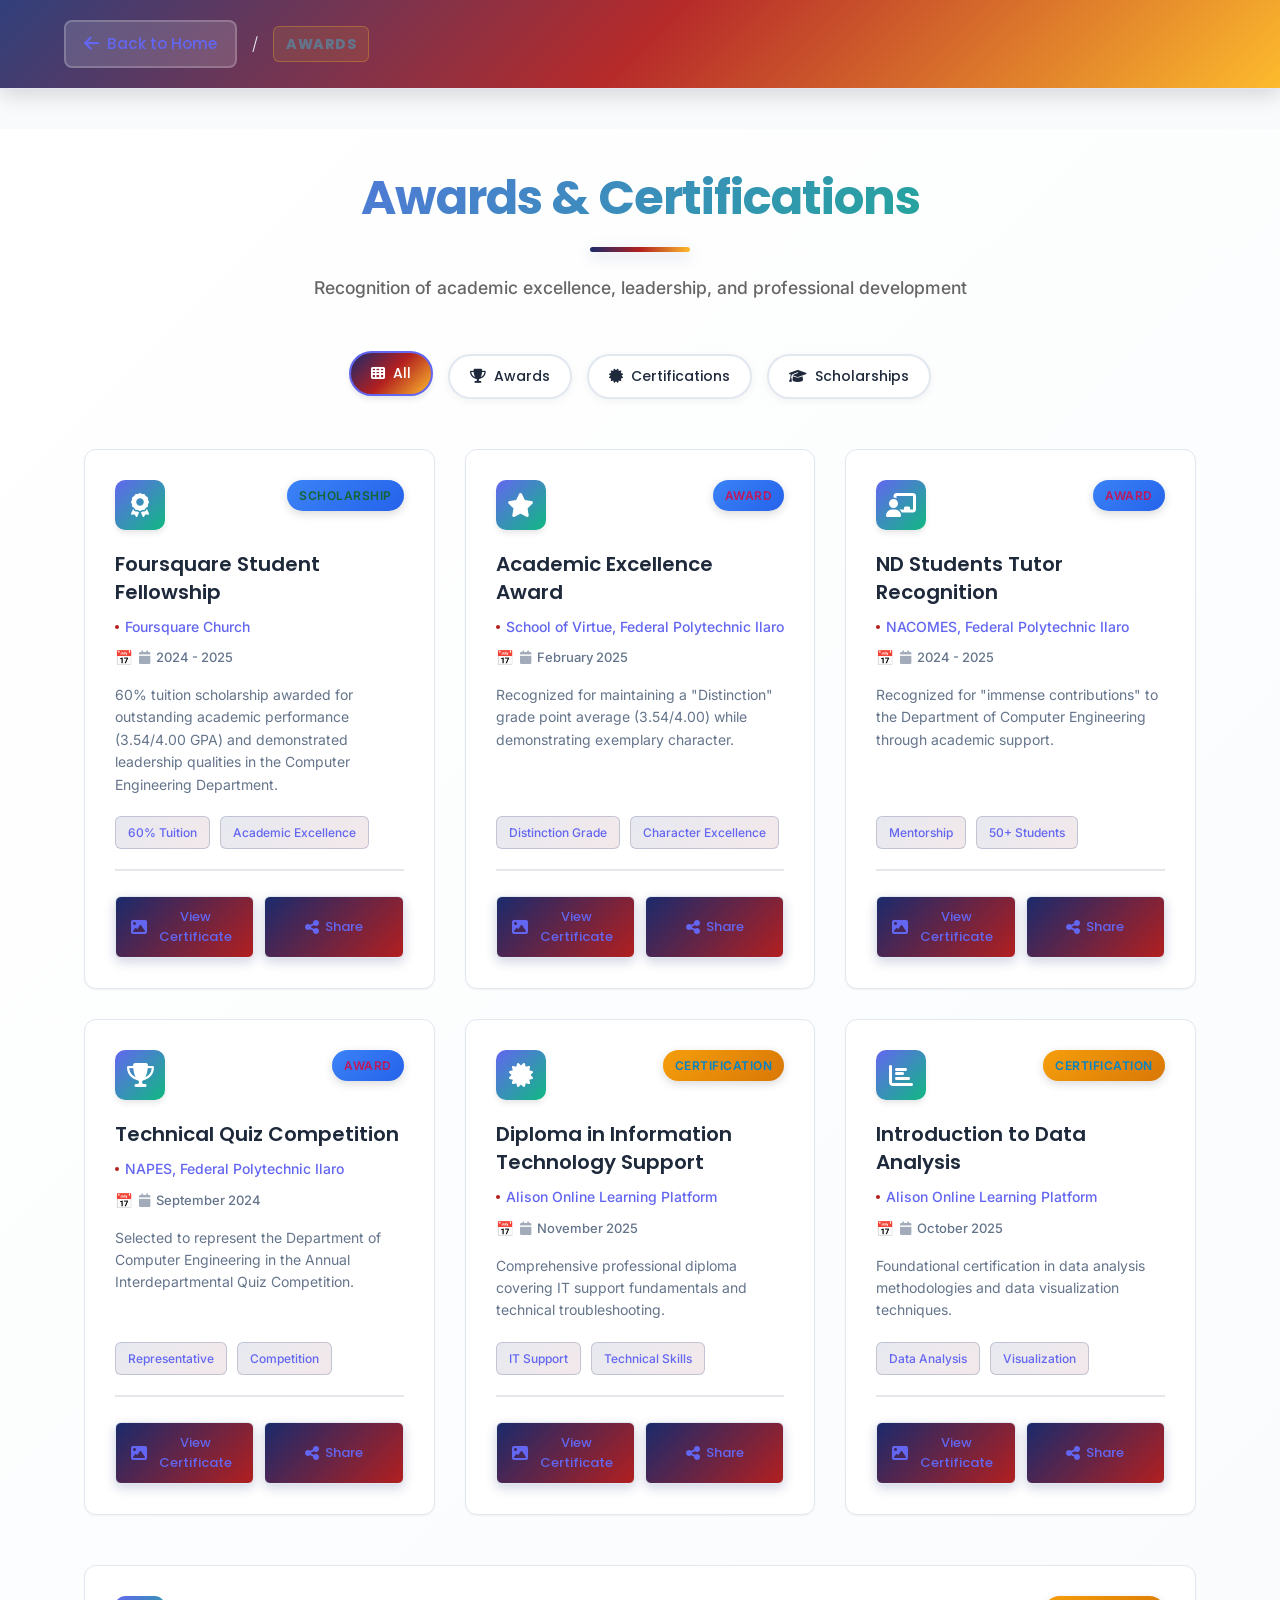
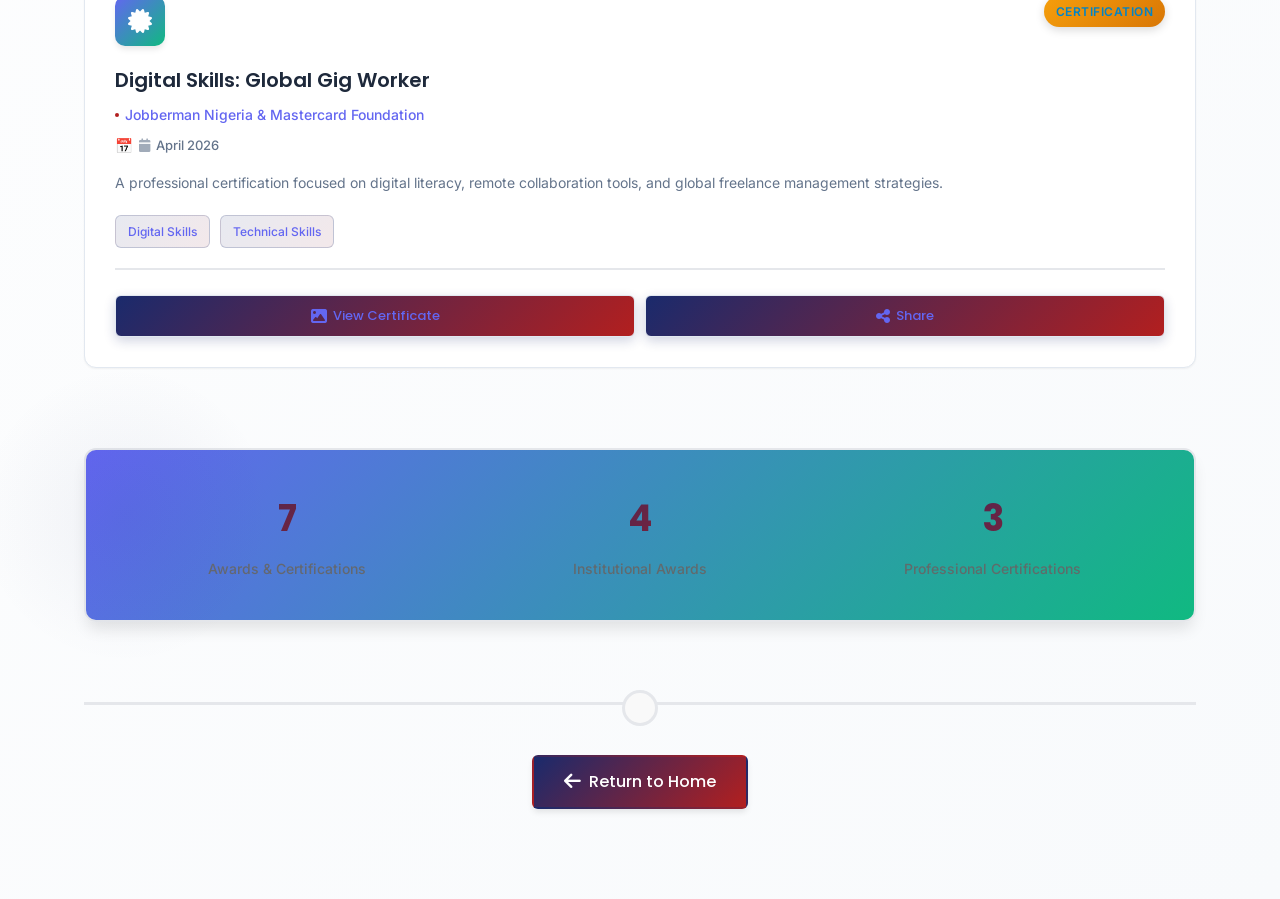
==== commit f1fa0c2c: "Add new certification and update award stats" ====
--- a/awards.html
+++ b/awards.html
@@ -215,11 +215,37 @@
                 </div>
                 
             </div>
+
+            <!-- Certification 3 -->
+                <div class="award-item" data-category="certification">
+                    <div class="award-card">
+                        <div class="award-header">
+                            <div class="award-icon"><i class="fas fa-certificate"></i></div>
+                            <span class="award-badge cert-badge">Certification</span>
+                        </div>
+                        <h3>Digital Skills: Global Gig Worker</h3>
+                        <p class="award-issuer">Jobberman Nigeria & Mastercard Foundation</p>
+                        <p class="award-date"><i class="fas fa-calendar"></i> April 2026</p>
+                        <p class="award-description">A professional certification focused on digital literacy, remote collaboration tools, and global freelance management strategies.</p>
+                        <div class="award-highlights">
+                            <span class="highlight">Digital Skills</span>
+                            <span class="highlight">Technical Skills</span>
+                        </div>
+                        <div class="award-actions">
+                            <button class="btn-small" onclick="openAwardModal(7)">
+                                <i class="fas fa-image"></i> View Certificate
+                            </button>
+                            <button class="btn-small" onclick="shareAward('Digital Skills: Global Gig Worker')">
+                                <i class="fas fa-share-alt"></i> Share
+                            </button>
+                        </div>
+                    </div>
+                </div>
             
             <!-- Stats -->
             <div class="awards-stats">
                 <div class="stat">
-                    <h4>6</h4>
+                    <h4>7</h4>
                     <p>Awards & Certifications</p>
                 </div>
                 <div class="stat">
@@ -227,7 +253,7 @@
                     <p>Institutional Awards</p>
                 </div>
                 <div class="stat">
-                    <h4>2</h4>
+                    <h4>3</h4>
                     <p>Professional Certifications</p>
                 </div>
             </div>
@@ -268,4 +294,4 @@
     <script src="awards.js"></script>
 </body>
 
-</html>+</html>
--- a/style.css
+++ b/style.css
@@ -1115,6 +1115,46 @@
 }
 
 /* Mobile (480px and below) */
+/* 1. Style the 3-bar icon */
+.menu-toggle {
+    display: flex;
+    flex-direction: column;
+    justify-content: space-between;
+    width: 30px;
+    height: 21px;
+    background: transparent;
+    border: none;
+    cursor: pointer;
+}
+
+.bar {
+    height: 3px;
+    width: 100%;
+    background-color: white; /* Match your logo color */
+    border-radius: 10px;
+}
+
+/* 2. Hide the menu and position it vertically */
+.nav-menu {
+    display: none; /* Hidden by default on mobile */
+    flex-direction: column;
+    position: absolute;
+    top: 70px; /* Adjust based on your header height */
+    left: 0;
+    width: 100%;
+    background: #1a2a6c; /* Match your theme */
+    padding: 20px 0;
+    text-align: center;
+    z-index: 100;
+}
+
+/* 3. This class will be added by JavaScript when clicked */
+.nav-menu.active {
+    display: flex;
+}
+
+
+
 @media (max-width: 480px) {
     .navbar {
         padding: 15px 5%;
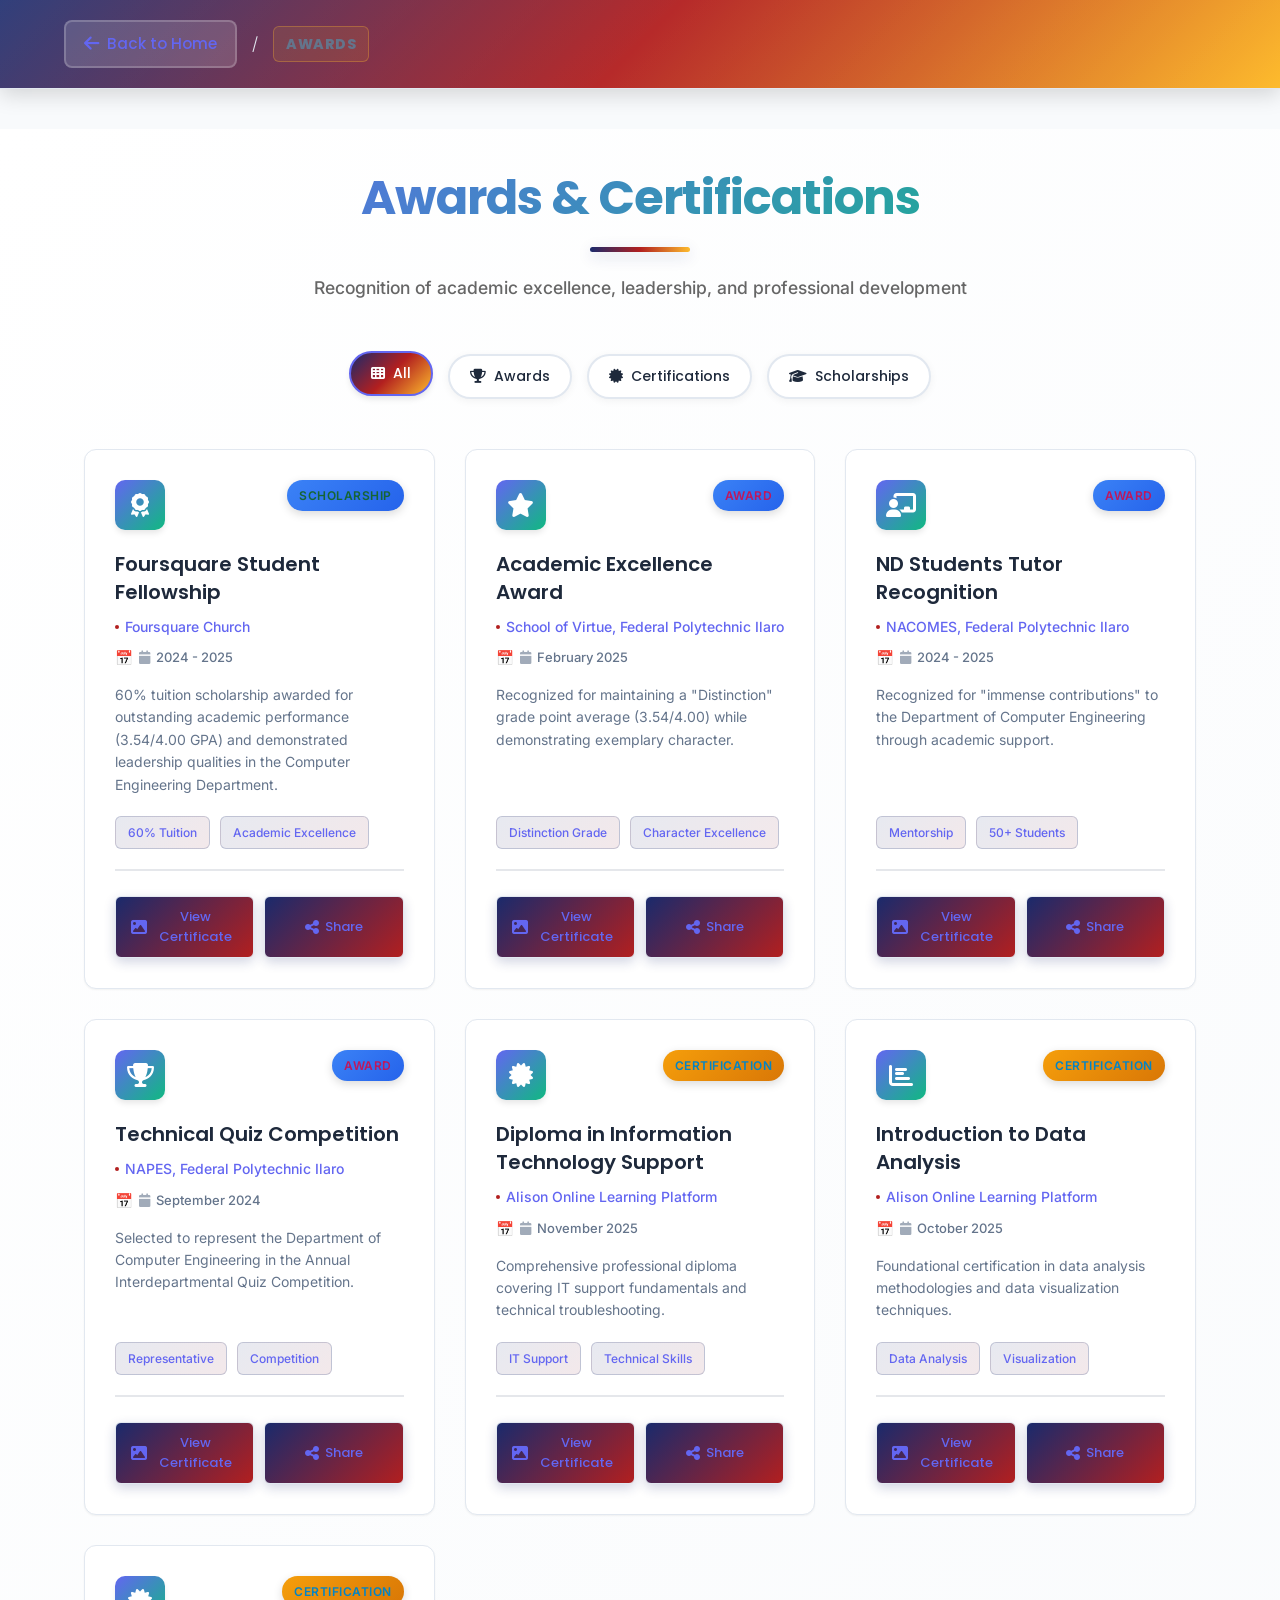
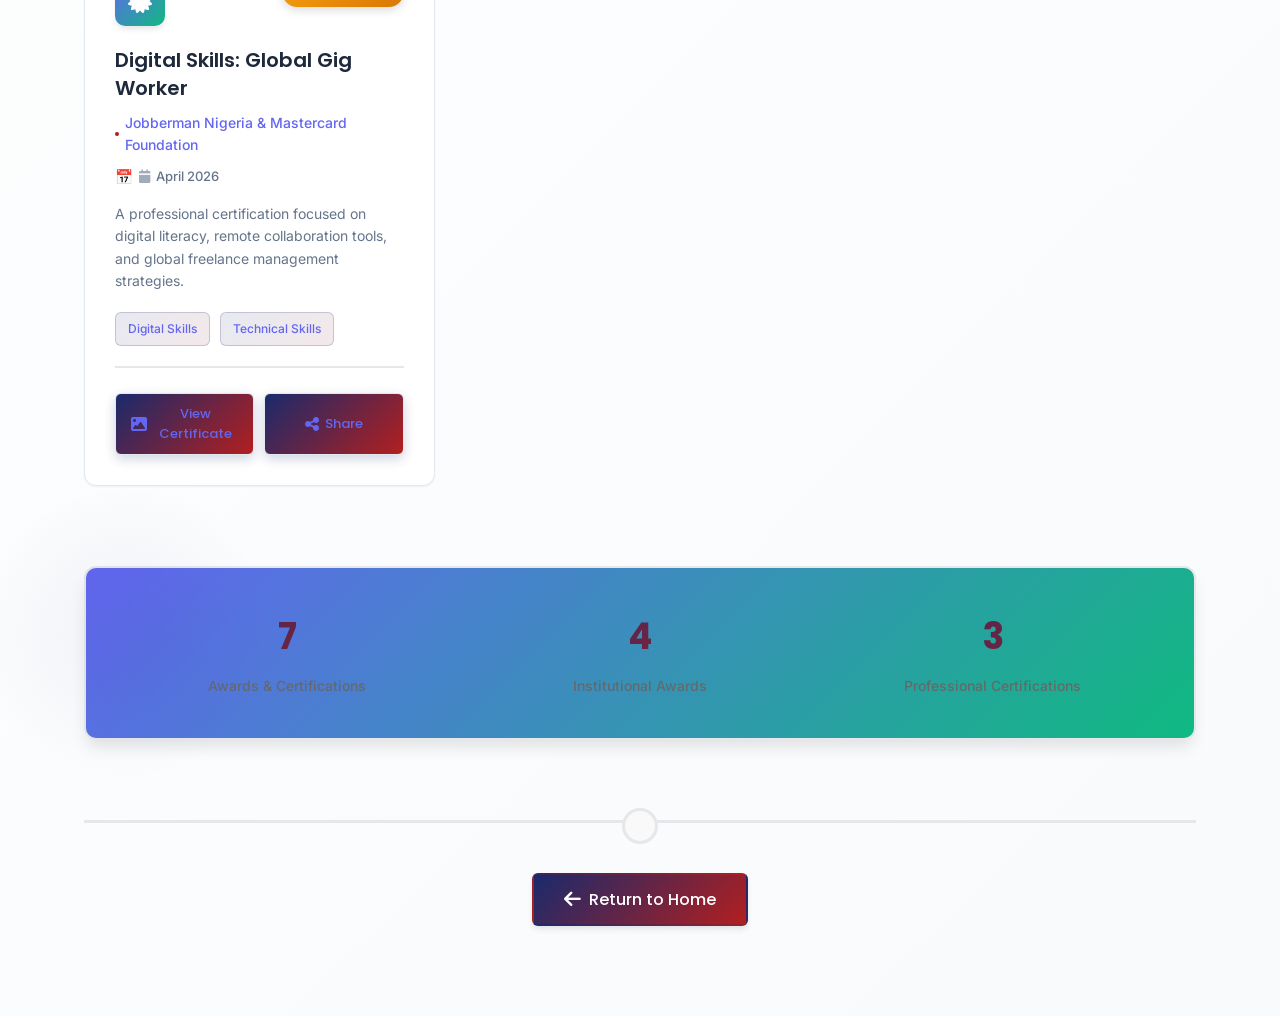
==== commit c5b67888: "Refactor awards.html by removing unnecessary lines" ====
--- a/awards.html
+++ b/awards.html
@@ -213,10 +213,7 @@
                         </div>
                     </div>
                 </div>
-                
-            </div>
-
-            <!-- Certification 3 -->
+                <!-- Certification 3 -->
                 <div class="award-item" data-category="certification">
                     <div class="award-card">
                         <div class="award-header">
@@ -241,6 +238,10 @@
                         </div>
                     </div>
                 </div>
+                
+            </div>
+
+           
             
             <!-- Stats -->
             <div class="awards-stats">
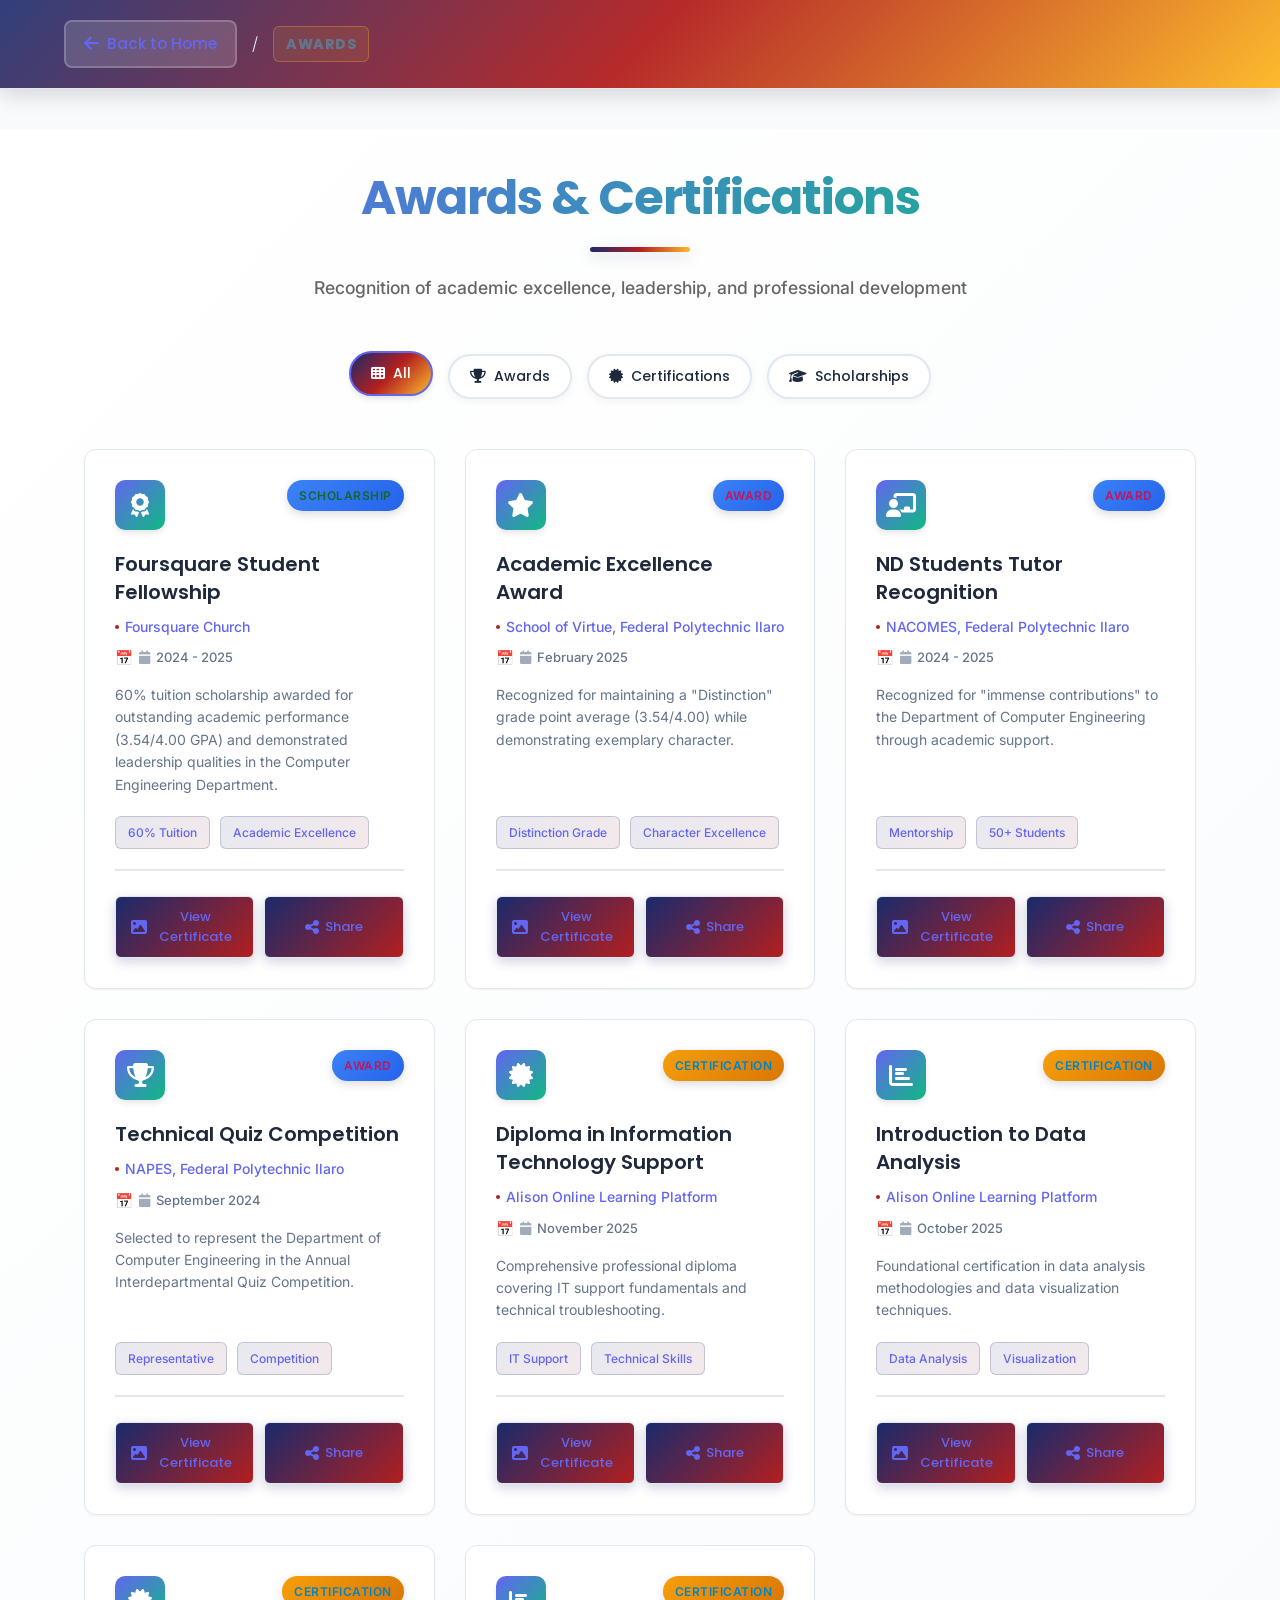
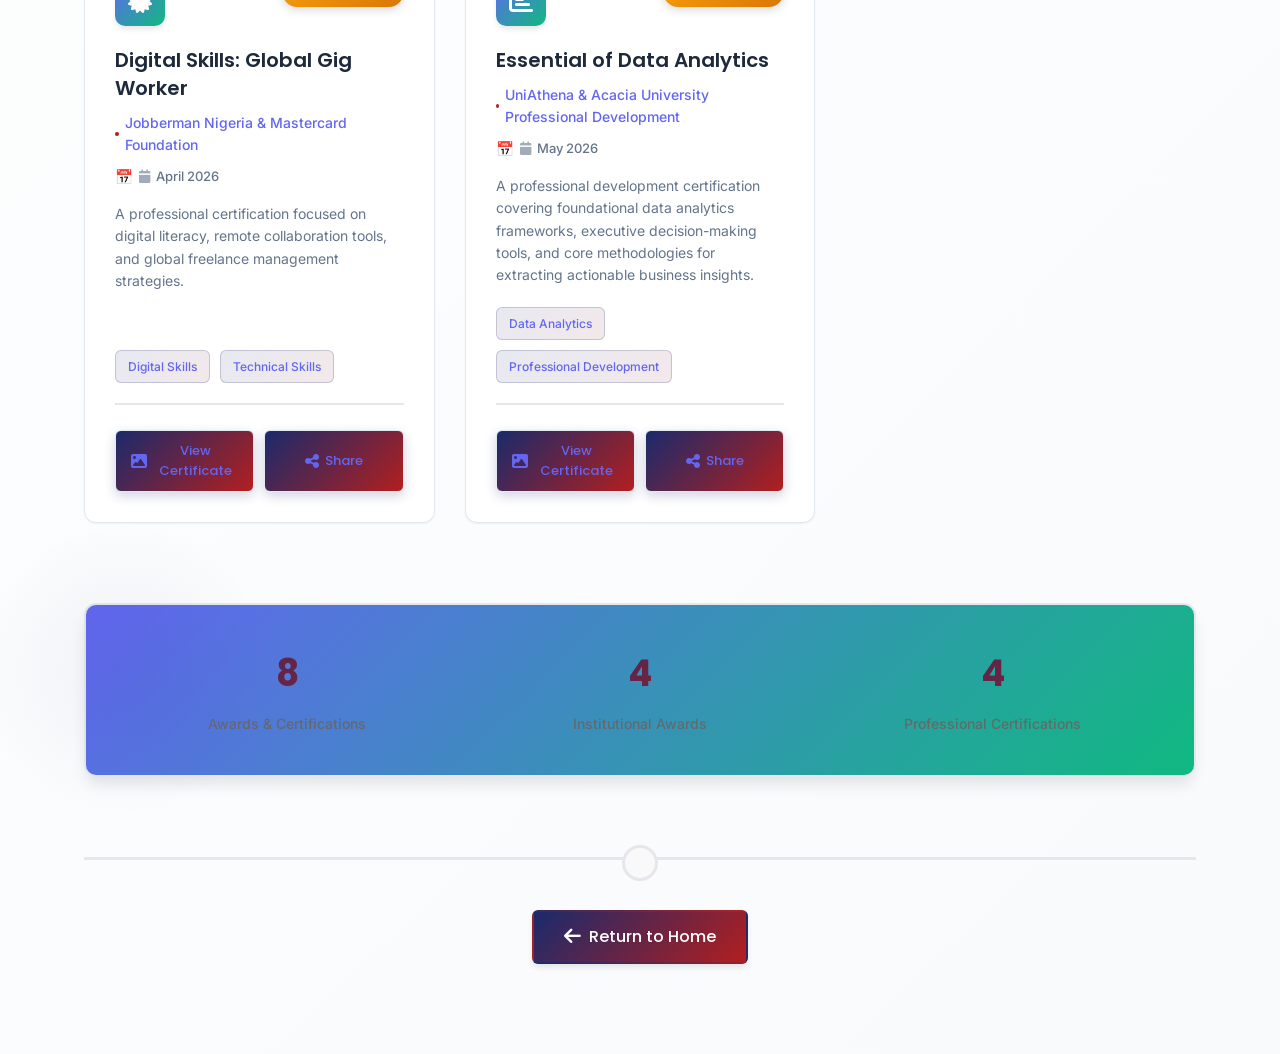
==== commit cd5aa43f: "Add Data Analytics certification and update stats Added a new certification for Data Analytics and u" ====
--- a/awards.html
+++ b/awards.html
@@ -238,6 +238,31 @@
                         </div>
                     </div>
                 </div>
+                <!-- Certification 4 -->
+                <div class="award-item" data-category="certification">
+                    <div class="award-card">
+                        <div class="award-header">
+                            <div class="award-icon"><i class="fas fa-chart-bar"></i></div>
+                            <span class="award-badge cert-badge">Certification</span>
+                        </div>
+                        <h3>Essential of Data Analytics</h3>
+                        <p class="award-issuer">UniAthena & Acacia University Professional Development</p>
+                        <p class="award-date"><i class="fas fa-calendar"></i> May 2026</p>
+                        <p class="award-description">A professional development certification covering foundational data analytics frameworks, executive decision-making tools, and core methodologies for extracting actionable business insights.</p>
+                        <div class="award-highlights">
+                            <span class="highlight">Data Analytics</span>
+                            <span class="highlight">Professional Development</span>
+                        </div>
+                        <div class="award-actions">
+                            <button class="btn-small" onclick="openAwardModal(6)">
+                                <i class="fas fa-image"></i> View Certificate
+                            </button>
+                            <button class="btn-small" onclick="shareAward('Data Analysis Certification')">
+                                <i class="fas fa-share-alt"></i> Share
+                            </button>
+                        </div>
+                    </div>
+                </div>
                 
             </div>
 
@@ -246,7 +271,7 @@
             <!-- Stats -->
             <div class="awards-stats">
                 <div class="stat">
-                    <h4>7</h4>
+                    <h4>8</h4>
                     <p>Awards & Certifications</p>
                 </div>
                 <div class="stat">
@@ -254,7 +279,7 @@
                     <p>Institutional Awards</p>
                 </div>
                 <div class="stat">
-                    <h4>3</h4>
+                    <h4>4</h4>
                     <p>Professional Certifications</p>
                 </div>
             </div>
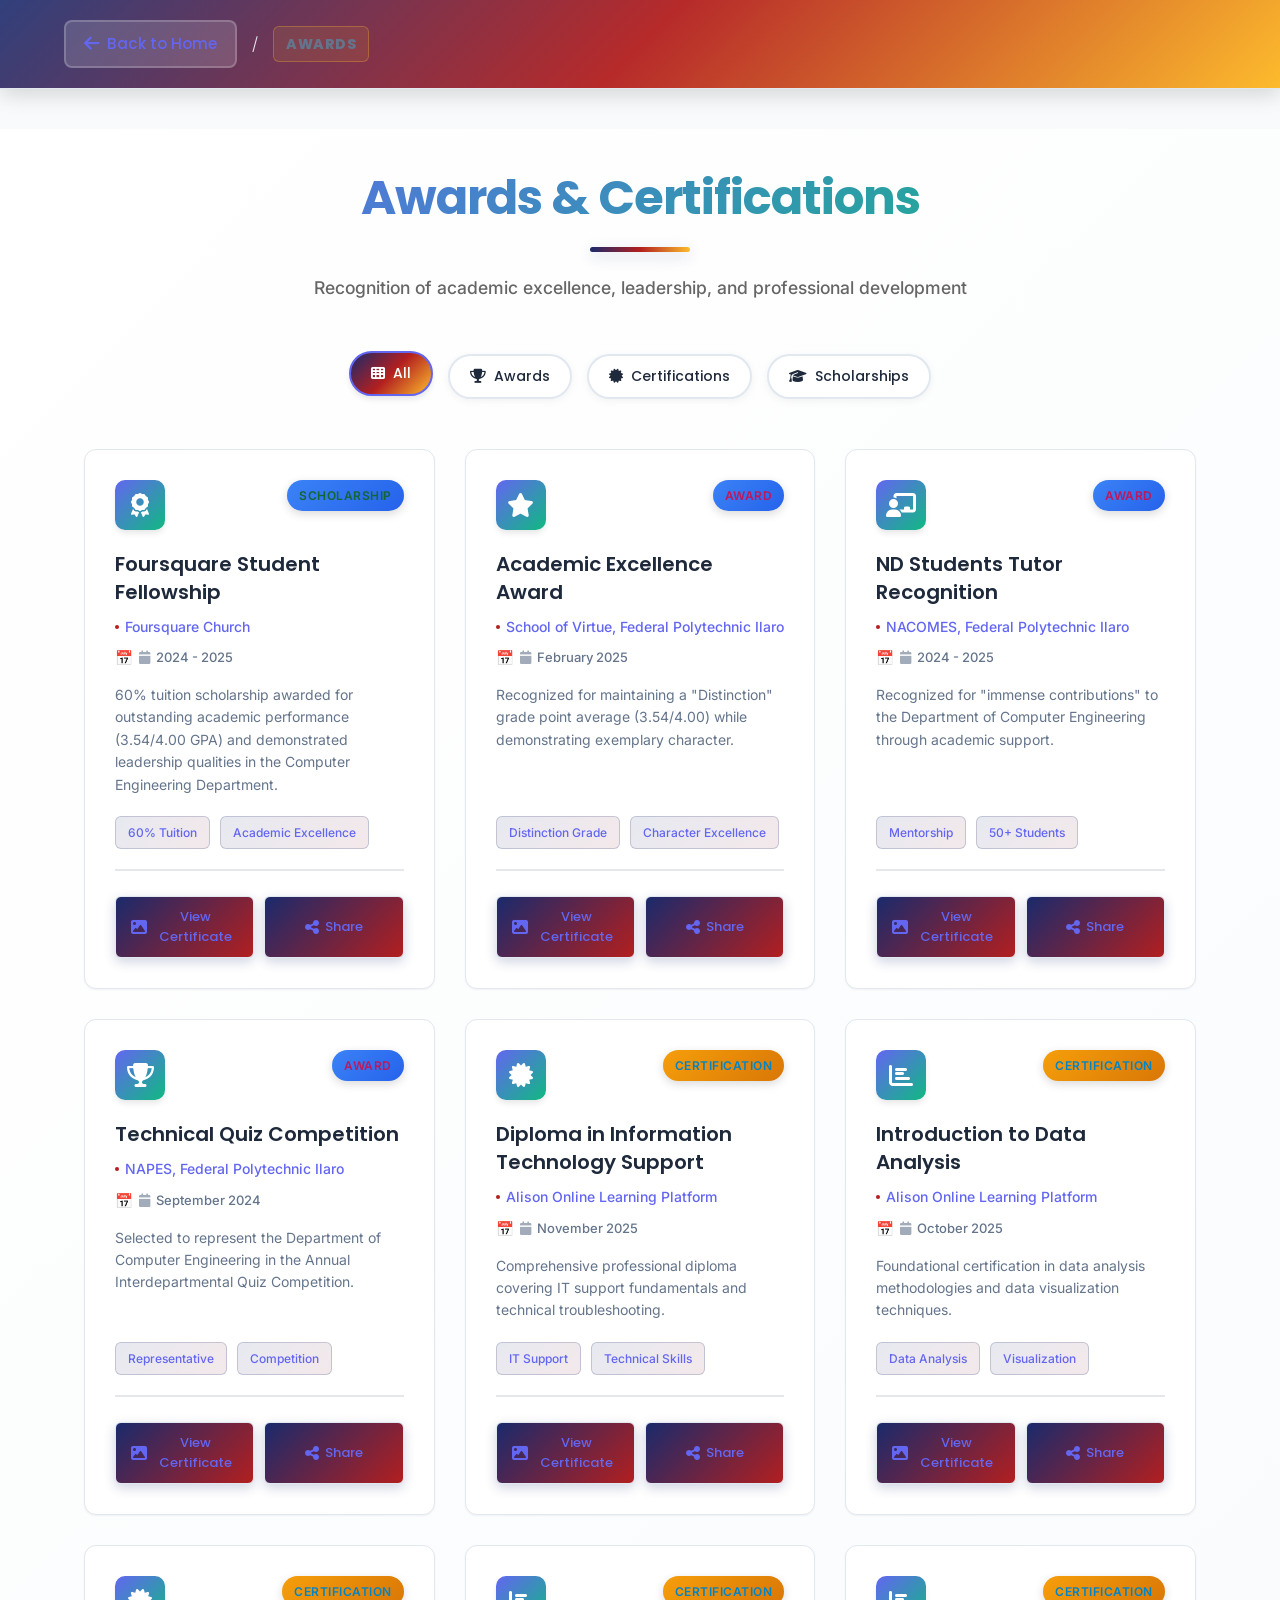
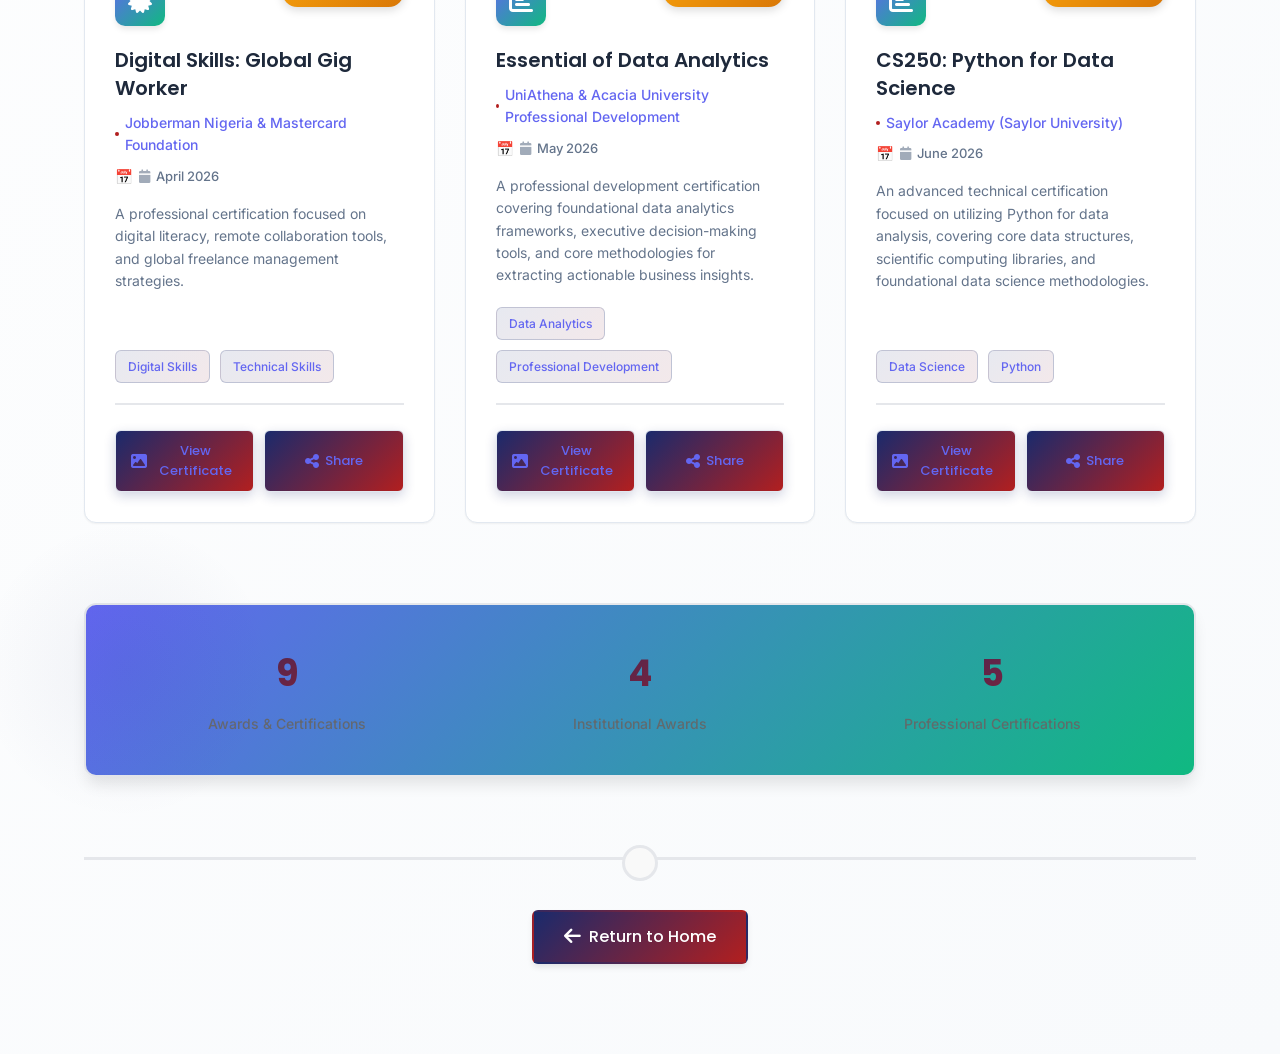
==== commit 2e0764dd: "Add new certification and update award stats Added a new certification for 'CS250: Python for Data S" ====
--- a/awards.html
+++ b/awards.html
@@ -254,7 +254,32 @@
                             <span class="highlight">Professional Development</span>
                         </div>
                         <div class="award-actions">
-                            <button class="btn-small" onclick="openAwardModal(6)">
+                            <button class="btn-small" onclick="openAwardModal(8)">
+                                <i class="fas fa-image"></i> View Certificate
+                            </button>
+                            <button class="btn-small" onclick="shareAward('Data Analysis Certification')">
+                                <i class="fas fa-share-alt"></i> Share
+                            </button>
+                        </div>
+                    </div>
+                </div>
+                <!-- Certification 5 -->
+                <div class="award-item" data-category="certification">
+                    <div class="award-card">
+                        <div class="award-header">
+                            <div class="award-icon"><i class="fas fa-chart-bar"></i></div>
+                            <span class="award-badge cert-badge">Certification</span>
+                        </div>
+                        <h3>CS250: Python for Data Science</h3>
+                        <p class="award-issuer">Saylor Academy (Saylor University)</p>
+                        <p class="award-date"><i class="fas fa-calendar"></i> June 2026</p>
+                        <p class="award-description">An advanced technical certification focused on utilizing Python for data analysis, covering core data structures, scientific computing libraries, and foundational data science methodologies.</p>
+                        <div class="award-highlights">
+                            <span class="highlight">Data Science</span>
+                            <span class="highlight">Python</span>
+                        </div>
+                        <div class="award-actions">
+                            <button class="btn-small" onclick="openAwardModal(9)">
                                 <i class="fas fa-image"></i> View Certificate
                             </button>
                             <button class="btn-small" onclick="shareAward('Data Analysis Certification')">
@@ -271,7 +296,7 @@
             <!-- Stats -->
             <div class="awards-stats">
                 <div class="stat">
-                    <h4>8</h4>
+                    <h4>9</h4>
                     <p>Awards & Certifications</p>
                 </div>
                 <div class="stat">
@@ -279,7 +304,7 @@
                     <p>Institutional Awards</p>
                 </div>
                 <div class="stat">
-                    <h4>4</h4>
+                    <h4>5</h4>
                     <p>Professional Certifications</p>
                 </div>
             </div>
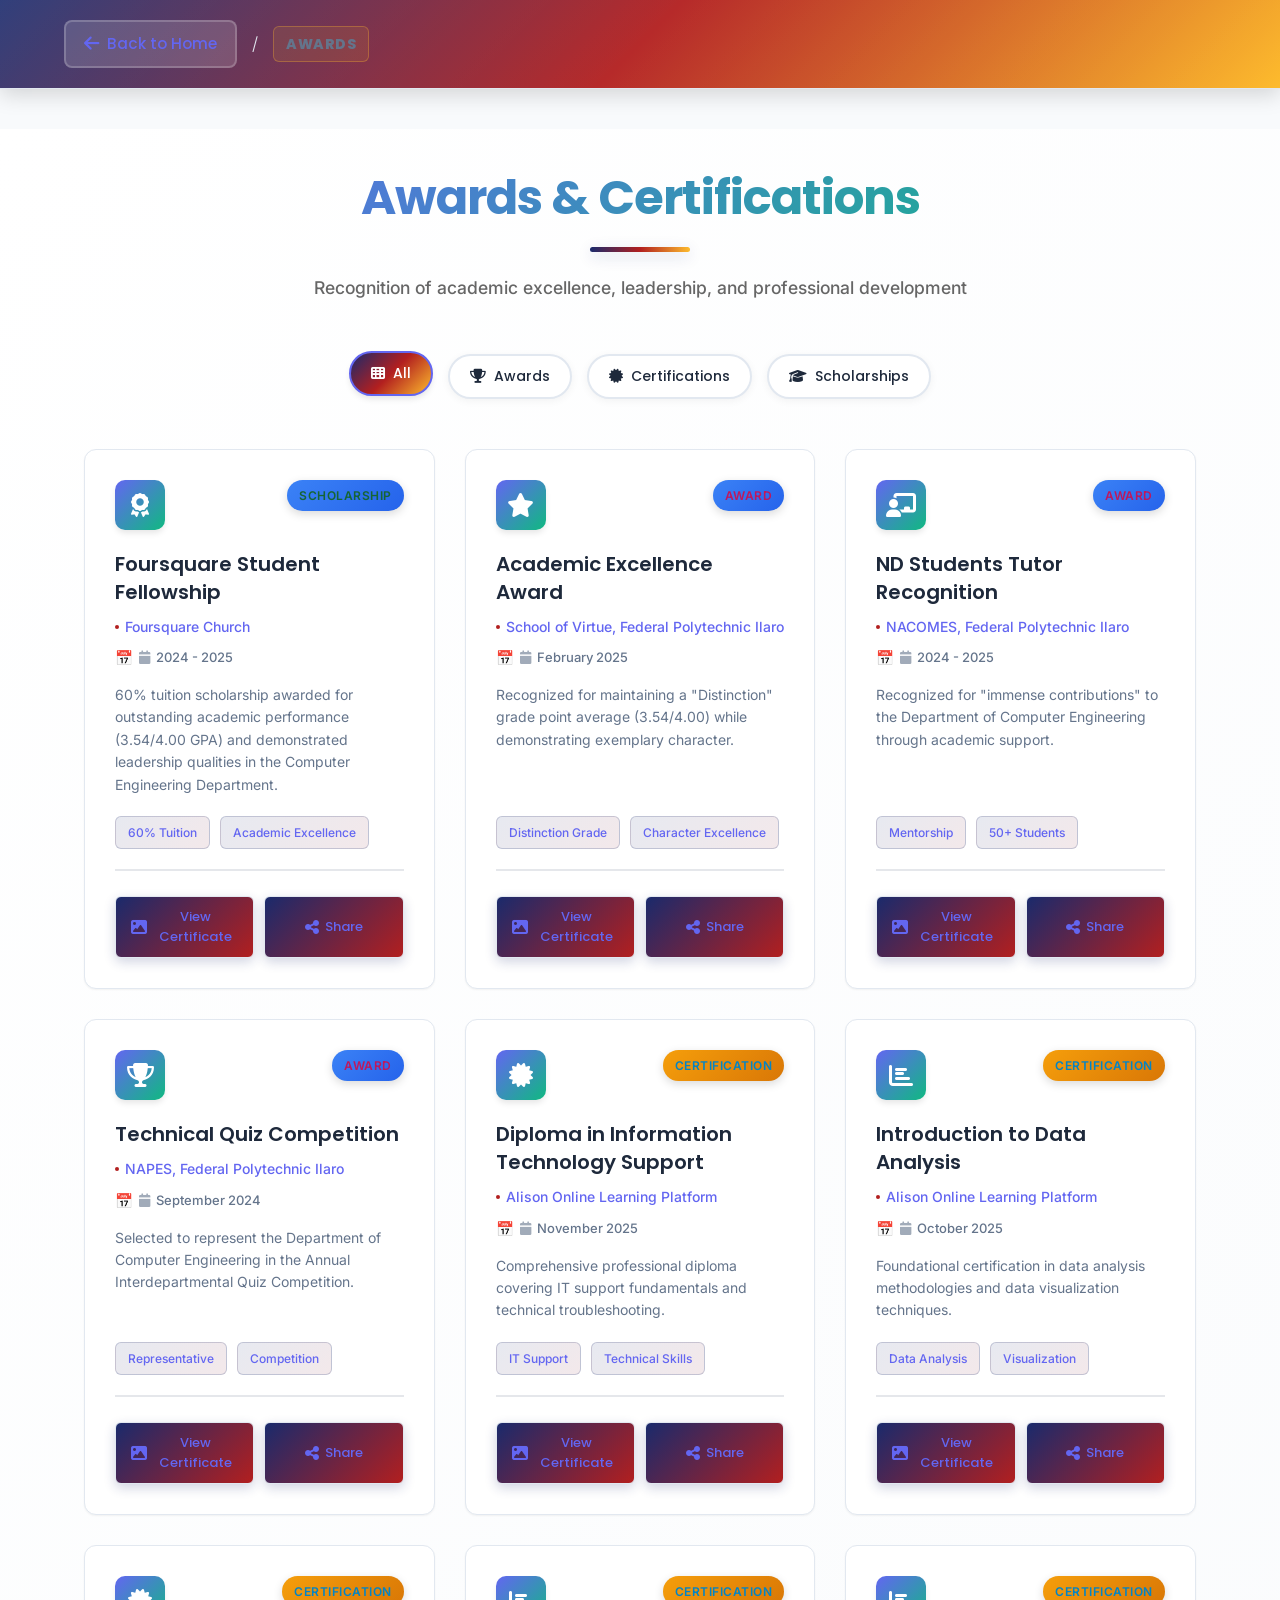
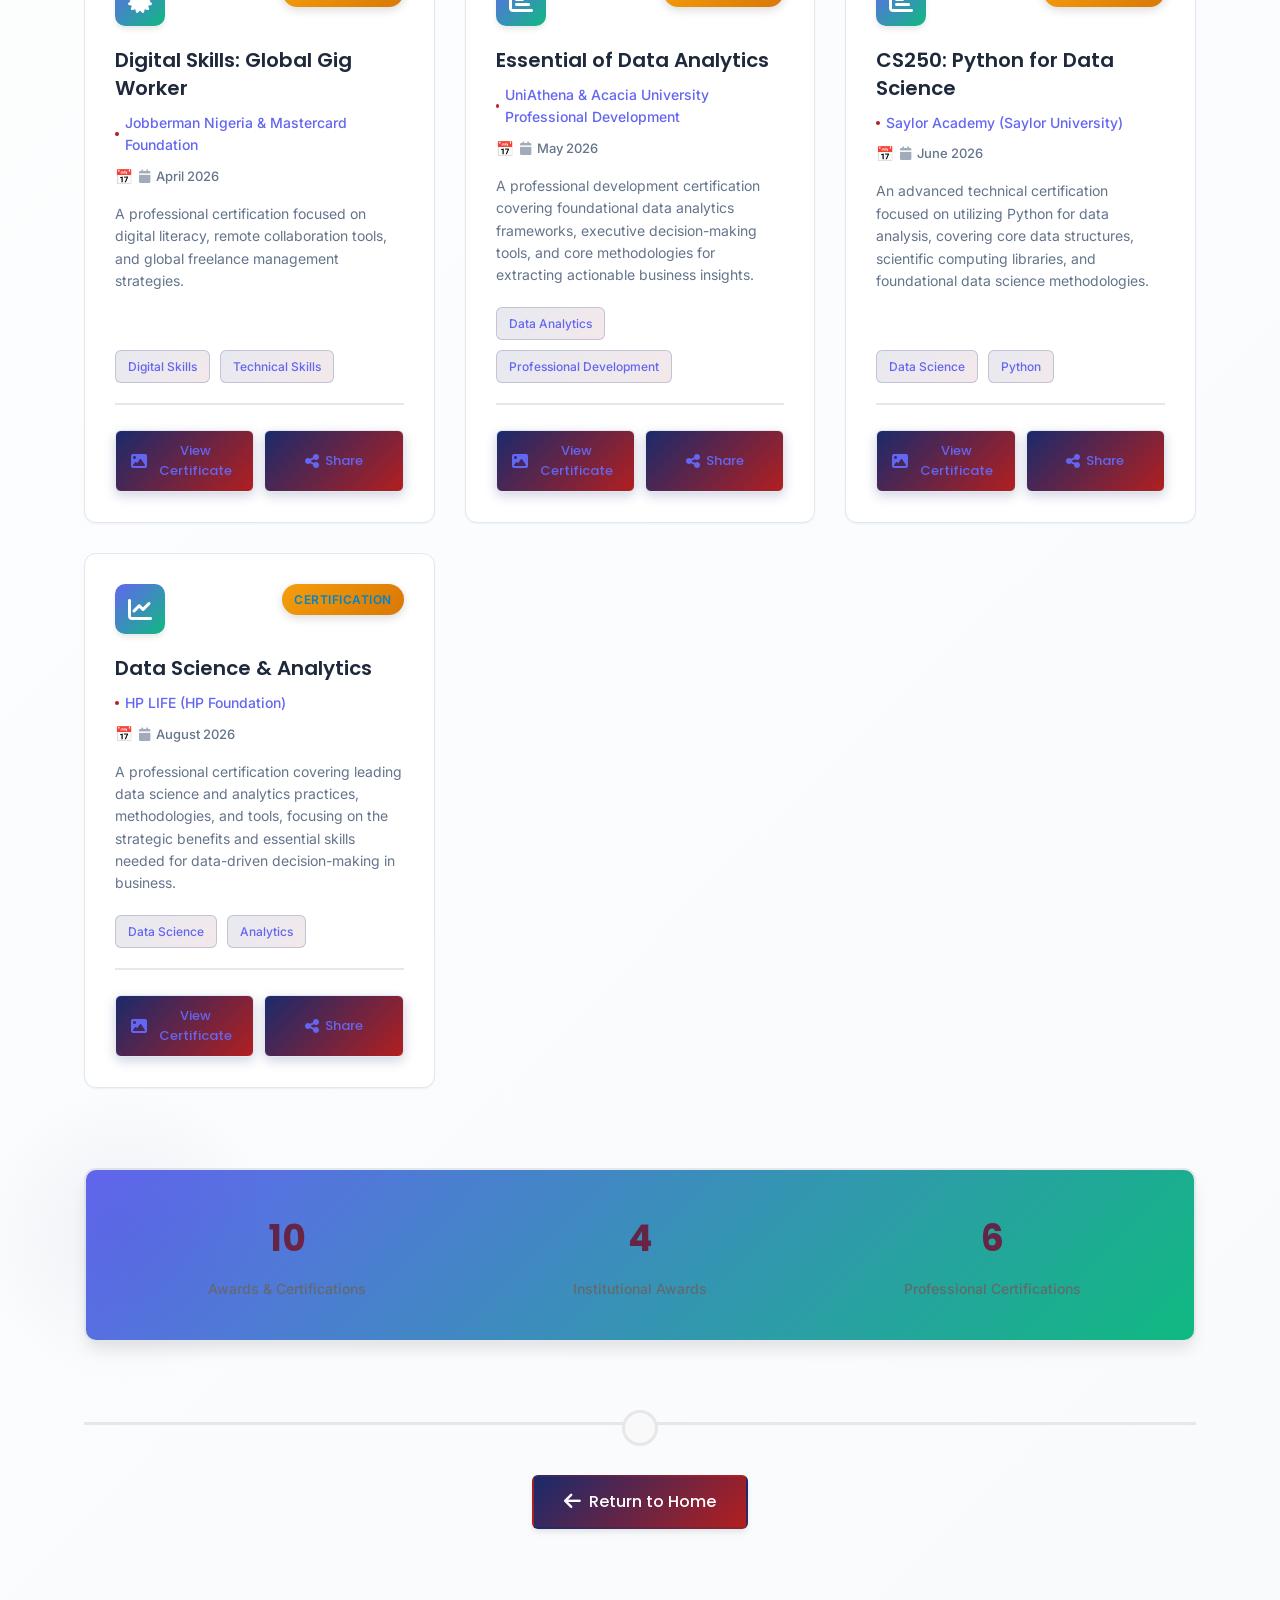
==== commit c2e3795f: "Add Data Science & Analytics certification Added a new certification for Data Science & Analytics, i" ====
--- a/awards.html
+++ b/awards.html
@@ -288,6 +288,32 @@
                         </div>
                     </div>
                 </div>
+                <!-- Certification 6 -->
+                <div class="award-item" data-category="certification">
+                    <div class="award-card">
+                        <div class="award-header">
+                            <div class="award-icon"><i class="fas fa-chart-line"></i></div>
+                            <span class="award-badge cert-badge">Certification</span>
+                        </div>
+                        <h3>Data Science & Analytics</h3>
+                        <p class="award-issuer">HP LIFE (HP Foundation)</p>
+                        <p class="award-date"><i class="fas fa-calendar"></i> August 2026</p>
+                        <p class="award-description">A professional certification covering leading data science and analytics practices, methodologies, and tools, focusing on the strategic benefits and essential skills needed for data-driven decision-making in business.</p>
+                        <div class="award-highlights">
+                            <span class="highlight">Data Science</span>
+                            <span class="highlight">Analytics</span>
+                        </div>
+                        <div class="award-actions">
+                            <button class="btn-small" onclick="openAwardModal(10)">
+                                <i class="fas fa-image"></i> View Certificate
+                            </button>
+                            <button class="btn-small" onclick="shareAward('Data Science & Analytics Certification')">
+                                   <i class="fas fa-share-alt"></i> Share
+                            </button>
+                        </div>
+                    </div>
+                </div>
+
                 
             </div>
 
@@ -296,7 +322,7 @@
             <!-- Stats -->
             <div class="awards-stats">
                 <div class="stat">
-                    <h4>9</h4>
+                    <h4>10</h4>
                     <p>Awards & Certifications</p>
                 </div>
                 <div class="stat">
@@ -304,7 +330,7 @@
                     <p>Institutional Awards</p>
                 </div>
                 <div class="stat">
-                    <h4>5</h4>
+                    <h4>6</h4>
                     <p>Professional Certifications</p>
                 </div>
             </div>
